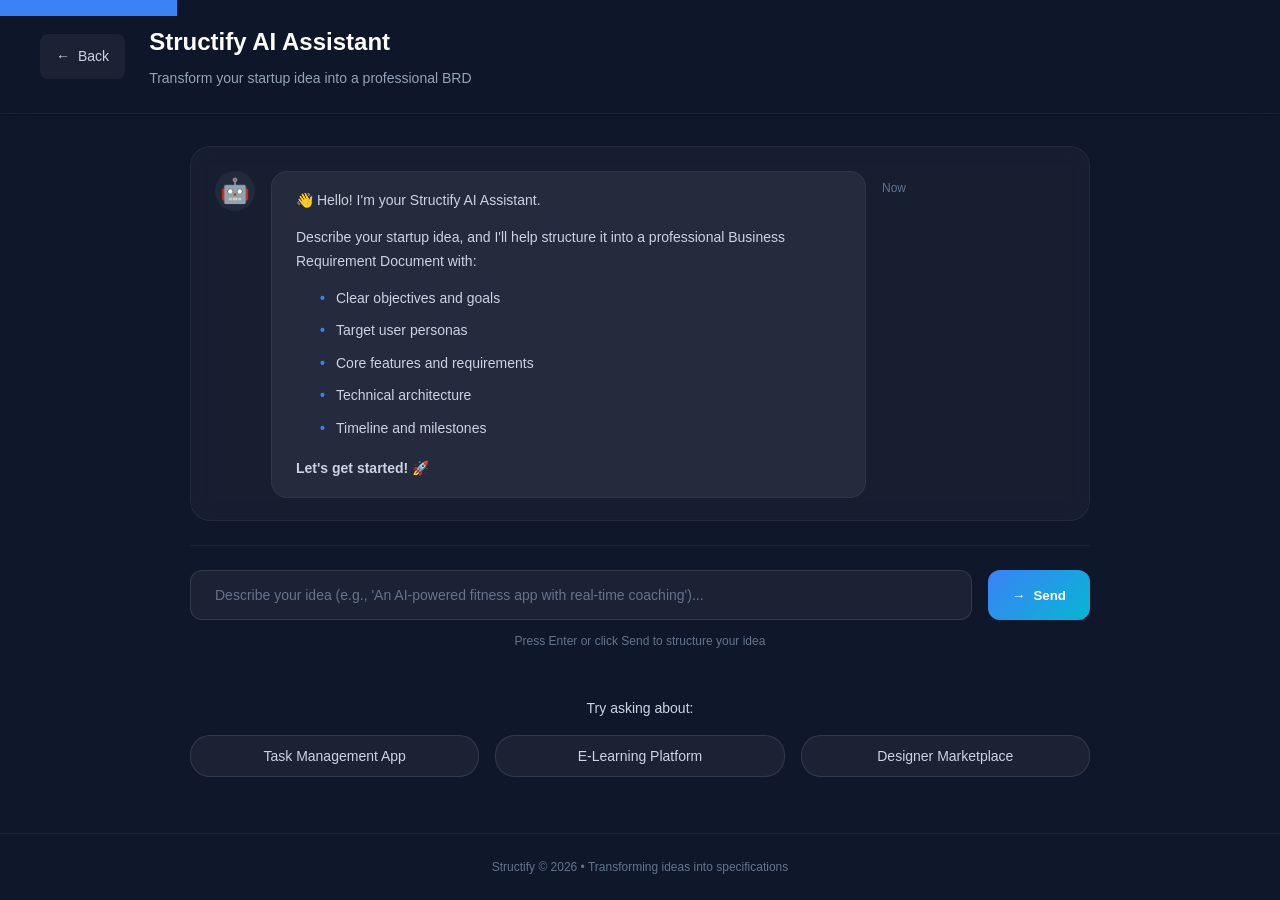
==== Frontend/chat.html @ cd346592 "BRD-Your Personal AI business Analyzer" ====
<!DOCTYPE html>
<html lang="en">
<head>
  <meta charset="UTF-8">
  <meta name="description" content="Structify AI Assistant - Transform your startup ideas into professional business requirements">
  <meta name="viewport" content="width=device-width, initial-scale=1.0">
  <title>Structify AI Assistant | Transform Your Idea</title>
  <link rel="shortcut icon" href="favicon.ico" type="image/x-icon">
  <link rel="stylesheet" href="style.css">
</head>
<body class="chat-body">
  <!-- Skip to main content link for accessibility -->
  <a href="#main" class="skip-link">Skip to main content</a>

  <!-- CHAT HEADER -->
  <header class="chat-header" role="banner">
    <div class="chat-header-content">
      <a href="index.html" class="chat-back-button" aria-label="Back to Home">
        <span aria-hidden="true">←</span>
        <span>Back</span>
      </a>
      <div class="chat-title">
        <h1>Structify AI Assistant</h1>
        <p class="chat-subtitle">Transform your startup idea into a professional BRD</p>
      </div>
    </div>
  </header>

  <!-- MAIN CHAT SECTION -->
  <main id="main" class="chat-main">
    <section class="chat-section" aria-label="AI Chat Interface">
      <!-- Chat container with improved structure -->
      <div class="chat-wrapper">
        <div class="chat-container" role="region" aria-label="Chat messages" aria-live="polite">
          <div class="chat-messages" id="chatMessages">
            <!-- Initial AI greeting -->
            <div class="message-group ai-message" role="article">
              <div class="message-avatar" aria-hidden="true">🤖</div>
              <div class="message-bubble ai">
                <p>👋 Hello! I'm your Structify AI Assistant.</p>
                <p>Describe your startup idea, and I'll help structure it into a professional Business Requirement Document with:</p>
                <ul class="message-features">
                  <li>Clear objectives and goals</li>
                  <li>Target user personas</li>
                  <li>Core features and requirements</li>
                  <li>Technical architecture</li>
                  <li>Timeline and milestones</li>
                </ul>
                <p class="message-cta">Let's get started! 🚀</p>
              </div>
              <span class="message-time" aria-label="Message sent just now">Now</span>
            </div>
          </div>
        </div>

        <!-- Input area -->
        <div class="chat-input-wrapper" role="region" aria-label="Message input">
          <div class="chat-input">
            <input
              type="text"
              id="userInput"
              class="chat-input-field"
              placeholder="Describe your idea (e.g., 'An AI-powered fitness app with real-time coaching')..."
              aria-label="Type your startup idea"
              autocomplete="off"
            />
            <button
              onclick="sendMessage()"
              class="chat-send-btn"
              aria-label="Send message"
              type="submit"
            >
              <span aria-hidden="true">→</span>
              <span>Send</span>
            </button>
          </div>
          <p class="chat-hint">Press Enter or click Send to structure your idea</p>
        </div>

        <!-- Placeholder suggestions -->
        <div class="chat-suggestions" id="suggestionsContainer" aria-label="Suggested prompts">
          <p class="suggestions-title">Try asking about:</p>
          <div class="suggestions-grid">
            <button class="suggestion-pill" onclick="fillSuggestion('A mobile app for managing team tasks and deadlines')">Task Management App</button>
            <button class="suggestion-pill" onclick="fillSuggestion('An e-learning platform with AI tutoring support')">E-Learning Platform</button>
            <button class="suggestion-pill" onclick="fillSuggestion('A social marketplace for freelance designers')">Designer Marketplace</button>
          </div>
        </div>
      </div>
    </section>
  </main>

  <!-- Footer hint -->
  <footer class="chat-footer" role="contentinfo">
    <p>Structify © 2026 • Transforming ideas into specifications</p>
  </footer>

  <script src="script.js" async></script>
</body>
</html>
---- Frontend/style.css ----
/* ===== CSS VARIABLES ===== */
:root {
  /* Color Palette - Premium SaaS */
  --primary: #3b82f6;
  --primary-dark: #1e40af;
  --primary-light: #60a5fa;
  --secondary: #06b6d4;
  --secondary-dark: #0891b2;
  --accent: #8b5cf6;
  --accent-light: #a78bfa;

  /* Backgrounds */
  --bg-dark: #0f172a;
  --bg-darker: #0b1120;
  --bg-card: rgba(15, 23, 42, 0.6);
  --bg-hover: rgba(255, 255, 255, 0.05);
  --bg-hover-strength: rgba(255, 255, 255, 0.08);

  /* Text Colors */
  --text-primary: #ffffff;
  --text-secondary: #cbd5e1;
  --text-tertiary: #94a3b8;
  --text-muted: #64748b;

  /* Borders & Shadows */
  --border-light: rgba(255, 255, 255, 0.1);
  --border-subtle: rgba(255, 255, 255, 0.05);
  --shadow-sm: 0 1px 2px rgba(0, 0, 0, 0.3);
  --shadow-md: 0 4px 12px rgba(0, 0, 0, 0.15);
  --shadow-lg: 0 20px 50px rgba(0, 0, 0, 0.3);
  --glow: 0 0 30px rgba(59, 130, 246, 0.3);

  /* Spacing */
  --spacing-xs: 0.5rem;
  --spacing-sm: 0.75rem;
  --spacing-md: 1rem;
  --spacing-lg: 1.5rem;
  --spacing-xl: 2rem;
  --spacing-2xl: 3rem;
  --spacing-3xl: 4rem;

  /* Typography */
  --font-family: -apple-system, BlinkMacSystemFont, 'Segoe UI', 'Roboto', 'Oxygen', 'Ubuntu', 'Cantarell', 'Fira Sans', 'Droid Sans', 'Helvetica Neue', sans-serif;
  --font-mono: 'Monaco', 'Courier New', monospace;
  --font-size-xs: 0.75rem;
  --font-size-sm: 0.875rem;
  --font-size-base: 1rem;
  --font-size-lg: 1.125rem;
  --font-size-xl: 1.25rem;
  --font-size-2xl: 1.5rem;
  --font-size-3xl: 2rem;
  --font-size-4xl: 2.5rem;
  --font-size-5xl: 3.5rem;

  --font-weight-normal: 400;
  --font-weight-medium: 500;
  --font-weight-semibold: 600;
  --font-weight-bold: 700;

  --line-height-tight: 1.25;
  --line-height-normal: 1.5;
  --line-height-relaxed: 1.75;

  /* Transition & Animation */
  --transition-fast: 150ms cubic-bezier(0.4, 0, 0.2, 1);
  --transition-base: 300ms cubic-bezier(0.4, 0, 0.2, 1);
  --transition-slow: 500ms cubic-bezier(0.4, 0, 0.2, 1);
  --transition-slowest: 800ms cubic-bezier(0.4, 0, 0.2, 1);
}

/* ===== GLOBAL RESET & BASE STYLES ===== */
* {
  margin: 0;
  padding: 0;
  box-sizing: border-box;
}

*:focus-visible {
  outline: 2px solid var(--primary);
  outline-offset: 2px;
}

html {
  scroll-behavior: smooth;
  -webkit-font-smoothing: antialiased;
  -moz-osx-font-smoothing: grayscale;
}

body {
  font-family: var(--font-family);
  background: var(--bg-dark);
  color: var(--text-primary);
  line-height: var(--line-height-normal);
  overflow-x: hidden;
  font-size: var(--font-size-base);
}

img {
  max-width: 100%;
  height: auto;
  display: block;
}

a {
  text-decoration: none;
  color: inherit;
  transition: color var(--transition-fast);
}

/* Skip to main content link - accessibility */
.skip-link {
  position: absolute;
  top: -40px;
  left: 0;
  background: var(--primary);
  color: white;
  padding: var(--spacing-md);
  text-decoration: none;
  z-index: 100;
}

.skip-link:focus {
  top: 0;
}

/* ===== NAVIGATION BAR ===== */
.navbar {
  position: fixed;
  width: 100%;
  top: 0;
  left: 0;
  right: 0;
  padding: var(--spacing-lg) var(--spacing-xl);
  display: flex;
  justify-content: center;
  align-items: center;
  background: rgba(15, 23, 42, 0.7);
  backdrop-filter: blur(16px);
  border-bottom: 1px solid var(--border-subtle);
  z-index: 1000;
  transition: background var(--transition-base);
}

.navbar.scrolled {
  background: rgba(15, 23, 42, 0.95);
  box-shadow: var(--shadow-md);
}

.navbar-wrapper {
  display: flex;
  justify-content: space-between;
  align-items: center;
  width: 100%;
  max-width: 1400px;
  padding: 0 var(--spacing-xl);
}

.logo {
  display: flex;
  align-items: center;
  gap: var(--spacing-md);
  font-size: var(--font-size-xl);
  font-weight: var(--font-weight-bold);
  letter-spacing: -0.5px;
  cursor: pointer;
  transition: transform var(--transition-fast);
}

.logo:hover {
  transform: translateY(-2px);
}

.logo-img {
  height: 32px;
  width: auto;
  object-fit: contain;
  border-radius: 8px;
}

.logo-text {
  background: linear-gradient(135deg, var(--primary), var(--secondary));
  -webkit-background-clip: text;
  -webkit-text-fill-color: transparent;
  background-clip: text;
  font-weight: var(--font-weight-bold);
}

.nav-menu {
  display: flex;
  align-items: center;
  gap: var(--spacing-2xl);
}

.nav-link {
  color: var(--text-secondary);
  font-size: var(--font-size-sm);
  font-weight: var(--font-weight-medium);
  position: relative;
  padding: var(--spacing-xs) 0;
  transition: color var(--transition-fast);
}

.nav-link::after {
  content: '';
  position: absolute;
  bottom: -4px;
  left: 0;
  width: 0;
  height: 2px;
  background: linear-gradient(90deg, var(--primary), var(--secondary));
  transition: width var(--transition-base);
}

.nav-link:hover {
  color: var(--text-primary);
}

.nav-link:hover::after {
  width: 100%;
}

.nav-btn {
  padding: var(--spacing-sm) var(--spacing-lg);
  border-radius: 20px;
  border: none;
  background: linear-gradient(135deg, var(--primary), var(--secondary));
  color: white;
  font-weight: var(--font-weight-semibold);
  font-size: var(--font-size-sm);
  cursor: pointer;
  transition: all var(--transition-base);
  position: relative;
  overflow: hidden;
  box-shadow: 0 4px 15px rgba(59, 130, 246, 0.3);
}

.nav-btn:hover {
  transform: translateY(-2px);
  box-shadow: 0 6px 25px rgba(59, 130, 246, 0.4);
}

.nav-btn:active {
  transform: translateY(0);
}

/* ===== HERO SECTION ===== */
.hero {
  position: relative;
  min-height: 100vh;
  display: flex;
  align-items: center;
  justify-content: center;
  padding: var(--spacing-3xl) var(--spacing-xl);
  margin-top: 60px;
  overflow: hidden;
}

.hero-gradient,
.hero-bg {
  position: absolute;
  border-radius: 50%;
  filter: blur(100px);
  animation: float var(--transition-slowest) infinite alternate;
}

.hero-gradient-1 {
  width: 400px;
  height: 400px;
  background: radial-gradient(circle, rgba(59, 130, 246, 0.4), transparent);
  top: -100px;
  right: 10%;
  animation-delay: 0s;
}

.hero-gradient-2 {
  width: 300px;
  height: 300px;
  background: radial-gradient(circle, rgba(139, 92, 246, 0.3), transparent);
  bottom: -50px;
  left: 5%;
  animation-delay: 2s;
}

.hero-bg {
  width: 500px;
  height: 500px;
  background: radial-gradient(circle, rgba(6, 182, 212, 0.2), transparent);
  top: 50%;
  left: 50%;
  transform: translate(-50%, -50%);
  animation-delay: 4s;
}

.hero-content {
  position: relative;
  z-index: 2;
  max-width: 800px;
  text-align: center;
  animation: fadeInUp 1s ease-out forwards;
}

.hero-title {
  font-size: var(--font-size-5xl);
  font-weight: var(--font-weight-bold);
  line-height: var(--line-height-tight);
  margin-bottom: var(--spacing-xl);
  letter-spacing: -1px;
}

.gradient-text {
  background: linear-gradient(135deg, var(--primary), var(--secondary));
  -webkit-background-clip: text;
  -webkit-text-fill-color: transparent;
  background-clip: text;
  animation: gradientShift 3s ease-in-out infinite;
}

.gradient-text-alt {
  background: linear-gradient(135deg, var(--secondary), var(--accent));
  -webkit-background-clip: text;
  -webkit-text-fill-color: transparent;
  background-clip: text;
  animation: gradientShift 3s ease-in-out infinite 0.5s;
}

.hero-subtitle {
  font-size: var(--font-size-lg);
  color: var(--text-tertiary);
  margin-bottom: var(--spacing-2xl);
  line-height: var(--line-height-relaxed);
  max-width: 600px;
  margin-left: auto;
  margin-right: auto;
}

.hero-buttons {
  display: flex;
  gap: var(--spacing-lg);
  justify-content: center;
  flex-wrap: wrap;
  margin-bottom: var(--spacing-3xl);
}

.hero-features {
  display: flex;
  gap: var(--spacing-lg);
  justify-content: center;
  flex-wrap: wrap;
  margin-top: var(--spacing-2xl);
}

.feature-badge {
  padding: var(--spacing-sm) var(--spacing-lg);
  background: var(--bg-hover-strength);
  border: 1px solid var(--border-light);
  border-radius: 20px;
  font-size: var(--font-size-sm);
  color: var(--text-secondary);
  animation: slideUp 0.8s ease-out forwards;
  animation-fill-mode: both;
}

.feature-badge:nth-child(2) {
  animation-delay: 0.1s;
}

.feature-badge:nth-child(3) {
  animation-delay: 0.2s;
}

/* ===== FEATURES SECTION ===== */
.features {
  position: relative;
  padding: var(--spacing-3xl) var(--spacing-xl);
  background: linear-gradient(180deg, transparent, rgba(59, 130, 246, 0.05));
}

.section-container {
  max-width: 1200px;
  margin: 0 auto;
}

.section-header {
  text-align: center;
  margin-bottom: var(--spacing-3xl);
}

.section-title {
  font-size: var(--font-size-4xl);
  font-weight: var(--font-weight-bold);
  margin-bottom: var(--spacing-md);
  line-height: var(--line-height-tight);
}

.section-subtitle {
  font-size: var(--font-size-lg);
  color: var(--text-tertiary);
  max-width: 600px;
  margin: 0 auto;
}

.feature-grid {
  display: grid;
  grid-template-columns: repeat(auto-fit, minmax(320px, 1fr));
  gap: var(--spacing-2xl);
  margin: 0 auto;
}

.feature-card {
  position: relative;
  padding: var(--spacing-2xl);
  background: rgba(255, 255, 255, 0.04);
  border: 1px solid var(--border-subtle);
  border-radius: 20px;
  backdrop-filter: blur(10px);
  transition: all var(--transition-base);
  cursor: pointer;
  overflow: hidden;
  animation: fadeInUp 0.8s ease-out forwards;
  animation-fill-mode: both;
}

.feature-card:nth-child(2) {
  animation-delay: 0.1s;
}

.feature-card:nth-child(3) {
  animation-delay: 0.2s;
}

.feature-card::before {
  content: '';
  position: absolute;
  top: 0;
  left: 0;
  right: 0;
  bottom: 0;
  background: linear-gradient(135deg, rgba(59, 130, 246, 0.1), transparent);
  opacity: 0;
  transition: opacity var(--transition-base);
}

.feature-card:hover::before {
  opacity: 1;
}

.feature-card:hover {
  transform: translateY(-8px);
  background: rgba(255, 255, 255, 0.06);
  border-color: var(--border-light);
  box-shadow: 0 20px 40px rgba(59, 130, 246, 0.15);
}

.feature-icon {
  font-size: var(--font-size-4xl);
  margin-bottom: var(--spacing-lg);
  display: inline-block;
}

.feature-card h3 {
  font-size: var(--font-size-xl);
  font-weight: var(--font-weight-bold);
  margin-bottom: var(--spacing-md);
  color: var(--text-primary);
}

.feature-card p {
  color: var(--text-tertiary);
  line-height: var(--line-height-relaxed);
  margin-bottom: var(--spacing-lg);
}

.feature-link {
  color: var(--primary);
  font-weight: var(--font-weight-semibold);
  display: inline-flex;
  align-items: center;
  gap: var(--spacing-xs);
  transition: gap var(--transition-fast);
}

.feature-link:hover {
  gap: var(--spacing-md);
}

/* ===== WORKFLOW SECTION ===== */
.workflow {
  position: relative;
  padding: var(--spacing-3xl) var(--spacing-xl);
}

.steps-container {
  position: relative;
  max-width: 1000px;
  margin: 0 auto;
}

.workflow-line {
  position: absolute;
  top: 70px;
  left: 0;
  right: 0;
  height: 2px;
  background: linear-gradient(90deg, var(--primary), var(--secondary), var(--accent));
  opacity: 0.3;
  z-index: 0;
}

.steps-container {
  display: grid;
  grid-template-columns: repeat(auto-fit, minmax(280px, 1fr));
  gap: var(--spacing-2xl);
  position: relative;
}

.step {
  position: relative;
  padding: var(--spacing-2xl);
  text-align: center;
  animation: fadeInUp 0.8s ease-out forwards;
  animation-fill-mode: both;
  cursor: pointer;
  transition: all var(--transition-base);
}

.step:nth-child(2) {
  animation-delay: 0.1s;
}

.step:nth-child(3) {
  animation-delay: 0.2s;
}

.step:hover {
  transform: translateY(-4px);
}

.step-number {
  font-size: var(--font-size-5xl);
  font-weight: var(--font-weight-bold);
  background: linear-gradient(135deg, var(--primary), var(--secondary));
  -webkit-background-clip: text;
  -webkit-text-fill-color: transparent;
  background-clip: text;
  margin-bottom: var(--spacing-lg);
  display: block;
}

.step-content h3 {
  font-size: var(--font-size-xl);
  font-weight: var(--font-weight-bold);
  margin-bottom: var(--spacing-md);
}

.step-content p {
  color: var(--text-tertiary);
  line-height: var(--line-height-relaxed);
}

/* ===== CTA SECTION ===== */
.cta {
  position: relative;
  padding: var(--spacing-3xl) var(--spacing-xl);
  text-align: center;
  overflow: hidden;
}

.cta::before {
  content: '';
  position: absolute;
  inset: 0;
  background: linear-gradient(135deg, rgba(59, 130, 246, 0.1), rgba(139, 92, 246, 0.1));
  z-index: 0;
}

.cta-gradient-left {
  position: absolute;
  width: 400px;
  height: 400px;
  background: radial-gradient(circle, rgba(59, 130, 246, 0.2), transparent);
  bottom: -100px;
  left: -150px;
  border-radius: 50%;
  filter: blur(80px);
  animation: float 8s infinite alternate;
}

.cta-gradient-right {
  position: absolute;
  width: 300px;
  height: 300px;
  background: radial-gradient(circle, rgba(139, 92, 246, 0.2), transparent);
  top: -50px;
  right: -100px;
  border-radius: 50%;
  filter: blur(80px);
  animation: float 8s infinite alternate 2s;
}

.cta-content {
  position: relative;
  z-index: 1;
  max-width: 700px;
  margin: 0 auto;
}

.cta h2 {
  font-size: var(--font-size-4xl);
  font-weight: var(--font-weight-bold);
  margin-bottom: var(--spacing-lg);
  line-height: var(--line-height-tight);
}

.cta p {
  font-size: var(--font-size-lg);
  color: var(--text-tertiary);
  margin-bottom: var(--spacing-2xl);
}

/* ===== FOOTER ===== */
.footer {
  border-top: 1px solid var(--border-subtle);
  background: linear-gradient(180deg, transparent, rgba(59, 130, 246, 0.05));
  padding: var(--spacing-3xl) var(--spacing-xl);
}

.footer-content {
  max-width: 1200px;
  margin: 0 auto;
  display: grid;
  grid-template-columns: repeat(auto-fit, minmax(250px, 1fr));
  gap: var(--spacing-2xl);
  text-align: center;
}

.footer-section h3 {
  font-size: var(--font-size-lg);
  font-weight: var(--font-weight-bold);
  margin-bottom: var(--spacing-md);
}

.footer-section p {
  color: var(--text-tertiary);
  line-height: var(--line-height-relaxed);
}

.footer-links {
  display: flex;
  gap: var(--spacing-lg);
  justify-content: center;
  flex-wrap: wrap;
}

.footer-links a {
  color: var(--text-tertiary);
  transition: color var(--transition-fast);
}

.footer-links a:hover {
  color: var(--primary);
}

.footer-bottom {
  margin-top: var(--spacing-2xl);
  padding-top: var(--spacing-2xl);
  border-top: 1px solid var(--border-subtle);
  color: var(--text-muted);
  font-size: var(--font-size-sm);
}

/* ===== ANIMATIONS ===== */
@keyframes fadeInUp {
  from {
    opacity: 0;
    transform: translateY(30px);
  }
  to {
    opacity: 1;
    transform: translateY(0);
  }
}

@keyframes slideUp {
  from {
    opacity: 0;
    transform: translateY(20px);
  }
  to {
    opacity: 1;
    transform: translateY(0);
  }
}

@keyframes float {
  from {
    transform: translateY(-20px);
  }
  to {
    transform: translateY(20px);
  }
}

@keyframes gradientShift {
  0%, 100% {
    opacity: 1;
  }
  50% {
    opacity: 0.85;
  }
}

@keyframes pulse {
  0%, 100% {
    opacity: 1;
  }
  50% {
    opacity: 0.7;
  }
}

/* ===== RESPONSIVE DESIGN ===== */
@media (max-width: 1024px) {
  .navbar-wrapper {
    padding: 0 var(--spacing-lg);
  }

  .nav-menu {
    gap: var(--spacing-lg);
  }

  .hero-title {
    font-size: var(--font-size-4xl);
  }

  .section-title {
    font-size: var(--font-size-3xl);
  }

  .auth-features {
    display: none;
  }
}

@media (max-width: 768px) {
  .navbar {
    padding: var(--spacing-md) var(--spacing-lg);
  }

  .navbar-wrapper {
    padding: 0;
  }

  .nav-menu {
    gap: var(--spacing-lg);
  }

  .nav-link {
    font-size: var(--font-size-xs);
  }

  .hero {
    margin-top: 80px;
    padding: var(--spacing-xl) var(--spacing-md);
  }

  .hero-title {
    font-size: var(--font-size-3xl);
    margin-bottom: var(--spacing-lg);
  }

  .hero-subtitle {
    font-size: var(--font-size-base);
    margin-bottom: var(--spacing-lg);
  }

  .hero-buttons {
    flex-direction: column;
    gap: var(--spacing-md);
  }

  .btn {
    width: 100%;
  }

  .feature-grid {
    grid-template-columns: 1fr;
    gap: var(--spacing-lg);
  }

  .steps-container {
    grid-template-columns: 1fr;
    gap: var(--spacing-lg);
  }

  .workflow-line {
    display: none;
  }

  .feature-badge {
    font-size: var(--font-size-xs);
  }

  .hero-features {
    flex-direction: column;
    gap: var(--spacing-md);
  }

  .section-title {
    font-size: var(--font-size-2xl);
  }

  .section-subtitle {
    font-size: var(--font-size-base);
  }

  .cta h2 {
    font-size: var(--font-size-2xl);
  }

  .cta p {
    font-size: var(--font-size-base);
  }

  .message-bubble {
    max-width: 90%;
  }

  .suggestions-grid {
    grid-template-columns: 1fr;
  }

  .social-buttons {
    flex-direction: column;
  }

  .footer-content {
    grid-template-columns: 1fr;
  }

  .chat-header-content {
    flex-direction: column;
    align-items: flex-start;
  }
}

@media (max-width: 480px) {
  :root {
    --spacing-xl: 1.5rem;
    --spacing-2xl: 2rem;
    --spacing-3xl: 2.5rem;
  }

  .navbar {
    padding: var(--spacing-md);
  }

  .logo-text {
    display: none;
  }

  .hero-title {
    font-size: var(--font-size-2xl);
  }

  .hero-subtitle {
    font-size: var(--font-size-sm);
  }

  .button {
    font-size: var(--font-size-xs);
  }

  .auth-container {
    margin: var(--spacing-lg);
    max-width: none;
  }

  .feature-card {
    padding: var(--spacing-lg);
  }

  .chat-wrapper {
    padding: 0;
  }

  .chat-container {
    border-radius: 16px;
  }
}

/* ===== UTILITY CLASSES ===== */
.hidden {
  display: none;
}

.sr-only {
  position: absolute;
  width: 1px;
  height: 1px;
  padding: 0;
  margin: -1px;
  overflow: hidden;
  clip: rect(0, 0, 0, 0);
  white-space: nowrap;
  border-width: 0;
}

.container {
  max-width: 1200px;
  margin: 0 auto;
  padding: 0 var(--spacing-xl);
}
/* ===== BUTTONS ===== */
.btn {
  display: inline-flex;
  align-items: center;
  justify-content: center;
  gap: var(--spacing-xs);
  padding: var(--spacing-sm) var(--spacing-lg);
  border: none;
  border-radius: 12px;
  font-size: var(--font-size-sm);
  font-weight: var(--font-weight-semibold);
  cursor: pointer;
  transition: all var(--transition-base);
  position: relative;
  overflow: hidden;
}

.btn:disabled {
  opacity: 0.6;
  cursor: not-allowed;
}

.btn-primary {
  background: linear-gradient(135deg, var(--primary), var(--secondary));
  color: white;
  box-shadow: 0 4px 15px rgba(59, 130, 246, 0.3);
}

.btn-primary:hover:not(:disabled) {
  transform: translateY(-2px);
  box-shadow: 0 8px 30px rgba(59, 130, 246, 0.4);
}

.btn-primary:active:not(:disabled) {
  transform: translateY(0);
}

.btn-secondary {
  background: transparent;
  color: var(--text-secondary);
  border: 1px solid var(--border-light);
}

.btn-secondary:hover:not(:disabled) {
  background: var(--bg-hover-strength);
  color: var(--text-primary);
  border-color: var(--primary);
}

.btn-large {
  padding: var(--spacing-md) var(--spacing-2xl);
  font-size: var(--font-size-base);
}

.btn-full {
  width: 100%;
}

.btn-icon {
  font-size: 1.2em;
  line-height: 1;
}

.btn-social {
  background: var(--bg-hover-strength);
  color: var(--text-secondary);
  border: 1px solid var(--border-light);
  flex: 1;
}

.btn-social:hover {
  background: var(--bg-hover);
  color: var(--text-primary);
}

/* Button ripple effect */
.btn::before {
  content: '';
  position: absolute;
  top: 50%;
  left: 50%;
  width: 0;
  height: 0;
  background: rgba(255, 255, 255, 0.2);
  border-radius: 50%;
  transform: translate(-50%, -50%);
  transition: width 0.6s, height 0.6s;
}

.btn:active::before {
  width: 300px;
  height: 300px;
}
/* ===== CHAT INTERFACE ===== */
.chat-body {
  background: var(--bg-dark);
  display: flex;
  flex-direction: column;
  height: 100vh;
  overflow: hidden;
}

.chat-header {
  background: rgba(15, 23, 42, 0.7);
  backdrop-filter: blur(16px);
  border-bottom: 1px solid var(--border-subtle);
  padding: var(--spacing-lg) var(--spacing-xl);
  box-shadow: var(--shadow-sm);
}

.chat-header-content {
  max-width: 1200px;
  margin: 0 auto;
  display: flex;
  align-items: center;
  gap: var(--spacing-lg);
}

.chat-back-button {
  display: inline-flex;
  align-items: center;
  gap: var(--spacing-xs);
  padding: var(--spacing-sm) var(--spacing-md);
  color: var(--text-secondary);
  background: var(--bg-hover);
  border-radius: 8px;
  transition: all var(--transition-fast);
  font-size: var(--font-size-sm);
  font-weight: var(--font-weight-medium);
}

.chat-back-button:hover {
  background: var(--bg-hover-strength);
  color: var(--text-primary);
}

.chat-title h1 {
  font-size: var(--font-size-2xl);
  font-weight: var(--font-weight-bold);
  margin-bottom: var(--spacing-xs);
}

.chat-subtitle {
  color: var(--text-tertiary);
  font-size: var(--font-size-sm);
}

.chat-main {
  flex: 1;
  display: flex;
  flex-direction: column;
  padding: var(--spacing-xl);
  overflow: hidden;
}

.chat-section {
  flex: 1;
  display: flex;
  justify-content: center;
  overflow: hidden;
}

.chat-wrapper {
  width: 100%;
  max-width: 900px;
  display: flex;
  flex-direction: column;
  height: 100%;
  overflow: hidden;
}

.chat-container {
  flex: 1;
  background: rgba(255, 255, 255, 0.03);
  border: 1px solid var(--border-subtle);
  border-radius: 20px;
  backdrop-filter: blur(10px);
  padding: var(--spacing-lg);
  overflow-y: auto;
  display: flex;
  flex-direction: column;
  gap: var(--spacing-lg);
  scroll-behavior: smooth;
}

.chat-messages {
  display: flex;
  flex-direction: column;
  gap: var(--spacing-lg);
}

.message-group {
  display: flex;
  gap: var(--spacing-md);
  align-items: flex-start;
  animation: fadeInUp 0.5s ease-out forwards;
}

.message-group.ai-message {
  justify-content: flex-start;
}

.message-group.user-message {
  justify-content: flex-end;
  flex-direction: row-reverse;
}

.message-avatar {
  font-size: var(--font-size-2xl);
  width: 40px;
  height: 40px;
  display: flex;
  align-items: center;
  justify-content: center;
  background: var(--bg-hover);
  border-radius: 50%;
  flex-shrink: 0;
}

.message-bubble {
  max-width: 70%;
  padding: var(--spacing-md) var(--spacing-lg);
  border-radius: 16px;
  font-size: var(--font-size-sm);
  line-height: var(--line-height-relaxed);
  animation: slideUp 0.4s ease-out forwards;
}

.message-bubble.ai {
  background: rgba(255, 255, 255, 0.06);
  color: var(--text-secondary);
  border: 1px solid var(--border-subtle);
}

.message-bubble.user {
  background: linear-gradient(135deg, var(--primary), var(--secondary));
  color: white;
  border: none;
  box-shadow: 0 4px 12px rgba(59, 130, 246, 0.3);
}

.message-bubble p {
  margin-bottom: var(--spacing-sm);
}

.message-bubble p:last-child {
  margin-bottom: 0;
}

.message-features {
  list-style: none;
  margin: var(--spacing-sm) 0;
  padding-left: var(--spacing-lg);
}

.message-features li {
  margin-bottom: var(--spacing-xs);
  position: relative;
  padding-left: var(--spacing-md);
}

.message-features li::before {
  content: '•';
  position: absolute;
  left: 0;
  color: var(--primary);
  font-weight: bold;
}

.message-cta {
  margin-top: var(--spacing-md) !important;
  font-weight: var(--font-weight-semibold);
}

.message-time {
  font-size: var(--font-size-xs);
  color: var(--text-muted);
  margin-top: var(--spacing-xs);
  display: block;
}

.chat-suggestions {
  padding: var(--spacing-lg) 0;
  text-align: center;
  animation: fadeInUp 0.8s ease-out forwards;
}

.suggestions-title {
  color: var(--text-secondary);
  font-size: var(--font-size-sm);
  font-weight: var(--font-weight-medium);
  margin-bottom: var(--spacing-md);
}

.suggestions-grid {
  display: grid;
  grid-template-columns: repeat(auto-fit, minmax(200px, 1fr));
  gap: var(--spacing-md);
}

.suggestion-pill {
  padding: var(--spacing-sm) var(--spacing-lg);
  background: rgba(255, 255, 255, 0.05);
  border: 1px solid var(--border-light);
  border-radius: 20px;
  color: var(--text-secondary);
  font-size: var(--font-size-sm);
  cursor: pointer;
  transition: all var(--transition-base);
  font-weight: var(--font-weight-medium);
}

.suggestion-pill:hover {
  background: var(--bg-hover-strength);
  color: var(--text-primary);
  border-color: var(--primary);
  transform: translateY(-2px);
}

.chat-input-wrapper {
  padding: var(--spacing-lg) 0;
  border-top: 1px solid var(--border-subtle);
  margin-top: var(--spacing-lg);
}

.chat-input {
  display: flex;
  gap: var(--spacing-md);
  margin-bottom: var(--spacing-sm);
}

.chat-input-field {
  flex: 1;
  padding: var(--spacing-md) var(--spacing-lg);
  background: rgba(255, 255, 255, 0.05);
  border: 1px solid var(--border-light);
  border-radius: 12px;
  color: var(--text-primary);
  font-size: var(--font-size-sm);
  transition: all var(--transition-fast);
  font-family: var(--font-family);
}

.chat-input-field:focus {
  background: rgba(255, 255, 255, 0.08);
  border-color: var(--primary);
  box-shadow: 0 0 0 3px rgba(59, 130, 246, 0.1);
}

.chat-input-field::placeholder {
  color: var(--text-muted);
}

.chat-send-btn {
  padding: var(--spacing-md) var(--spacing-lg);
  background: linear-gradient(135deg, var(--primary), var(--secondary));
  color: white;
  border: none;
  border-radius: 12px;
  font-weight: var(--font-weight-semibold);
  cursor: pointer;
  transition: all var(--transition-base);
  display: flex;
  align-items: center;
  gap: var(--spacing-xs);
}

.chat-send-btn:hover {
  transform: translateY(-2px);
  box-shadow: 0 6px 20px rgba(59, 130, 246, 0.3);
}

.chat-send-btn:active {
  transform: translateY(0);
}

.chat-hint {
  font-size: var(--font-size-xs);
  color: var(--text-muted);
  text-align: center;
}

.chat-footer {
  text-align: center;
  padding: var(--spacing-lg);
  color: var(--text-muted);
  font-size: var(--font-size-xs);
  border-top: 1px solid var(--border-subtle);
}
/* ===== AUTHENTICATION PAGE ===== */
.auth-body {
  display: flex;
  min-height: 100vh;
  background: var(--bg-dark);
  position: relative;
  overflow: hidden;
}

.auth-bg-gradient {
  position: absolute;
  border-radius: 50%;
  filter: blur(100px);
  animation: float 8s infinite alternate;
}

.auth-bg-1 {
  width: 500px;
  height: 500px;
  background: radial-gradient(circle, rgba(59, 130, 246, 0.2), transparent);
  top: -150px;
  right: -100px;
}

.auth-bg-2 {
  width: 400px;
  height: 400px;
  background: radial-gradient(circle, rgba(139, 92, 246, 0.15), transparent);
  bottom: -100px;
  left: -50px;
  animation-delay: 2s;
}

.auth-main {
  flex: 1;
  display: flex;
  flex-direction: column;
  align-items: center;
  justify-content: center;
  padding: var(--spacing-xl);
  position: relative;
  z-index: 1;
}

.auth-branding {
  position: absolute;
  top: var(--spacing-xl);
  left: var(--spacing-xl);
}

.auth-logo {
  display: flex;
  align-items: center;
  gap: var(--spacing-sm);
  font-size: var(--font-size-lg);
  font-weight: var(--font-weight-bold);
  color: var(--text-primary);
  transition: transform var(--transition-fast);
}

.auth-logo:hover {
  transform: translateY(-2px);
}

.logo-icon {
  width: 40px;
  height: 40px;
  display: flex;
  align-items: center;
  justify-content: center;
  background: linear-gradient(135deg, var(--primary), var(--secondary));
  border-radius: 10px;
  font-weight: var(--font-weight-bold);
  color: white;
}

.auth-container {
  width: 100%;
  max-width: 420px;
  padding: var(--spacing-2xl);
  background: rgba(255, 255, 255, 0.04);
  border: 1px solid var(--border-subtle);
  border-radius: 24px;
  backdrop-filter: blur(10px);
  animation: fadeInUp 0.8s ease-out;
}

.auth-header {
  text-align: center;
  margin-bottom: var(--spacing-2xl);
}

.auth-header h1 {
  font-size: var(--font-size-2xl);
  font-weight: var(--font-weight-bold);
  margin-bottom: var(--spacing-md);
}

.auth-header p {
  color: var(--text-tertiary);
  line-height: var(--line-height-relaxed);
}

.auth-tabs {
  display: flex;
  gap: 0;
  margin-bottom: var(--spacing-2xl);
  background: var(--bg-hover);
  padding: 4px;
  border-radius: 12px;
}

.auth-tab-btn {
  flex: 1;
  padding: var(--spacing-md);
  background: transparent;
  color: var(--text-secondary);
  border: none;
  border-radius: 10px;
  cursor: pointer;
  font-weight: var(--font-weight-semibold);
  transition: all var(--transition-fast);
}

.auth-tab-btn.active {
  background: linear-gradient(135deg, var(--primary), var(--secondary));
  color: white;
}

.auth-tab-btn:hover:not(.active) {
  color: var(--text-primary);
}

form {
  display: flex;
  flex-direction: column;
  gap: var(--spacing-lg);
}

.form-group {
  display: flex;
  flex-direction: column;
  gap: var(--spacing-sm);
}

.form-group label {
  font-size: var(--font-size-sm);
  font-weight: var(--font-weight-semibold);
  color: var(--text-primary);
}

.form-group input {
  padding: var(--spacing-md);
  background: rgba(255, 255, 255, 0.05);
  border: 1px solid var(--border-light);
  border-radius: 12px;
  color: var(--text-primary);
  font-size: var(--font-size-sm);
  transition: all var(--transition-fast);
  font-family: var(--font-family);
}

.form-group input:focus {
  background: rgba(255, 255, 255, 0.08);
  border-color: var(--primary);
  box-shadow: 0 0 0 3px rgba(59, 130, 246, 0.1);
}

.form-group input::placeholder {
  color: var(--text-muted);
}

.form-group small {
  font-size: var(--font-size-xs);
  color: var(--text-tertiary);
}

/* Form field error styling */
.form-group input.input-error {
  border-color: #ef4444;
  background: rgba(239, 68, 68, 0.05);
}

.form-group input.input-error:focus {
  box-shadow: 0 0 0 3px rgba(239, 68, 68, 0.1);
}

/* Error message styling */
.field-error {
  font-size: var(--font-size-xs);
  color: #ef4444;
  margin-top: 6px;
  animation: slideInError 0.3s ease-out;
  display: flex;
  align-items: center;
  gap: 6px;
}

.field-error::before {
  content: '⚠️';
  font-size: 14px;
}

/* General form error (at top) */
.form-error.general-error {
  background: rgba(239, 68, 68, 0.1);
  border: 1px solid rgba(239, 68, 68, 0.3);
  border-radius: 12px;
  padding: 12px 16px;
  margin-bottom: 20px;
  display: flex;
  align-items: center;
  gap: 10px;
  animation: slideInError 0.3s ease-out;
  color: #ef4444;
  font-weight: var(--font-weight-medium);
  font-size: var(--font-size-sm);
}

.error-icon {
  font-size: 18px;
  flex-shrink: 0;
}

.error-text {
  flex: 1;
}

/* Loading state for button */
.btn.loading {
  opacity: 0.8;
  pointer-events: none;
}

.btn.loading span {
  margin-right: 6px;
}

/* Spinner animation */
.spinner {
  display: inline-block;
  width: 14px;
  height: 14px;
  border: 2px solid rgba(255, 255, 255, 0.3);
  border-top-color: white;
  border-radius: 50%;
  animation: spin 0.8s linear infinite;
}

@keyframes spin {
  to { transform: rotate(360deg); }
}

/* Success notification */
.success-notification {
  position: fixed;
  bottom: 20px;
  right: 20px;
  background: linear-gradient(135deg, #10b981, #059669);
  color: white;
  padding: 16px 20px;
  border-radius: 12px;
  display: flex;
  align-items: center;
  gap: 12px;
  font-weight: var(--font-weight-medium);
  z-index: 10000;
  opacity: 0;
  transform: translateY(100px) translateX(0);
  transition: all 0.3s cubic-bezier(0.4, 0, 0.2, 1);
  box-shadow: 0 10px 30px rgba(16, 185, 129, 0.3);
}

.success-notification.show {
  opacity: 1;
  transform: translateY(0) translateX(0);
}

.success-icon {
  font-size: 20px;
  font-weight: bold;
}

.success-text {
  font-size: var(--font-size-sm);
}

/* Form group focused state */
.form-group.focused label {
  color: var(--primary);
}

/* Animations */
@keyframes slideInError {
  from {
    opacity: 0;
    transform: translateY(-10px);
  }
  to {
    opacity: 1;
    transform: translateY(0);
  }
}

.forgot-password {
  align-self: flex-end;
  font-size: var(--font-size-xs);
  color: var(--primary);
  transition: color var(--transition-fast);
}

.forgot-password:hover {
  color: var(--primary-light);
}

.form-checkbox {
  display: flex;
  align-items: flex-start;
  gap: var(--spacing-sm);
  font-size: var(--font-size-sm);
  color: var(--text-secondary);
}

.form-checkbox input {
  margin-top: 4px;
  cursor: pointer;
}

.form-checkbox a {
  color: var(--primary);
  transition: color var(--transition-fast);
}

.form-checkbox a:hover {
  color: var(--primary-light);
}

.auth-divider {
  display: flex;
  align-items: center;
  gap: var(--spacing-md);
  color: var(--text-muted);
  font-size: var(--font-size-xs);
  margin: var(--spacing-lg) 0;
  text-transform: uppercase;
  letter-spacing: 0.5px;
}

.auth-divider::before,
.auth-divider::after {
  content: '';
  flex: 1;
  height: 1px;
  background: var(--border-subtle);
}

.social-buttons {
  display: flex;
  gap: var(--spacing-md);
}

.auth-footer {
  text-align: center;
  color: var(--text-tertiary);
  font-size: var(--font-size-sm);
}

.auth-footer a {
  color: var(--primary);
  transition: color var(--transition-fast);
}

.auth-footer a:hover {
  color: var(--primary-light);
}

.auth-features {
  flex: 1;
  display: none;
  flex-direction: column;
  justify-content: center;
  padding: var(--spacing-3xl);
  position: relative;
  z-index: 1;
}

.feature-item {
  margin-bottom: var(--spacing-2xl);
  animation: slideUp 0.8s ease-out forwards;
  animation-fill-mode: both;
}

.feature-item:nth-child(2) {
  animation-delay: 0.1s;
}

.feature-item:nth-child(3) {
  animation-delay: 0.2s;
}

.feature-item h3 {
  font-size: var(--font-size-lg);
  font-weight: var(--font-weight-bold);
  margin-bottom: var(--spacing-md);
}

.feature-item p {
  color: var(--text-tertiary);
  line-height: var(--line-height-relaxed);
}
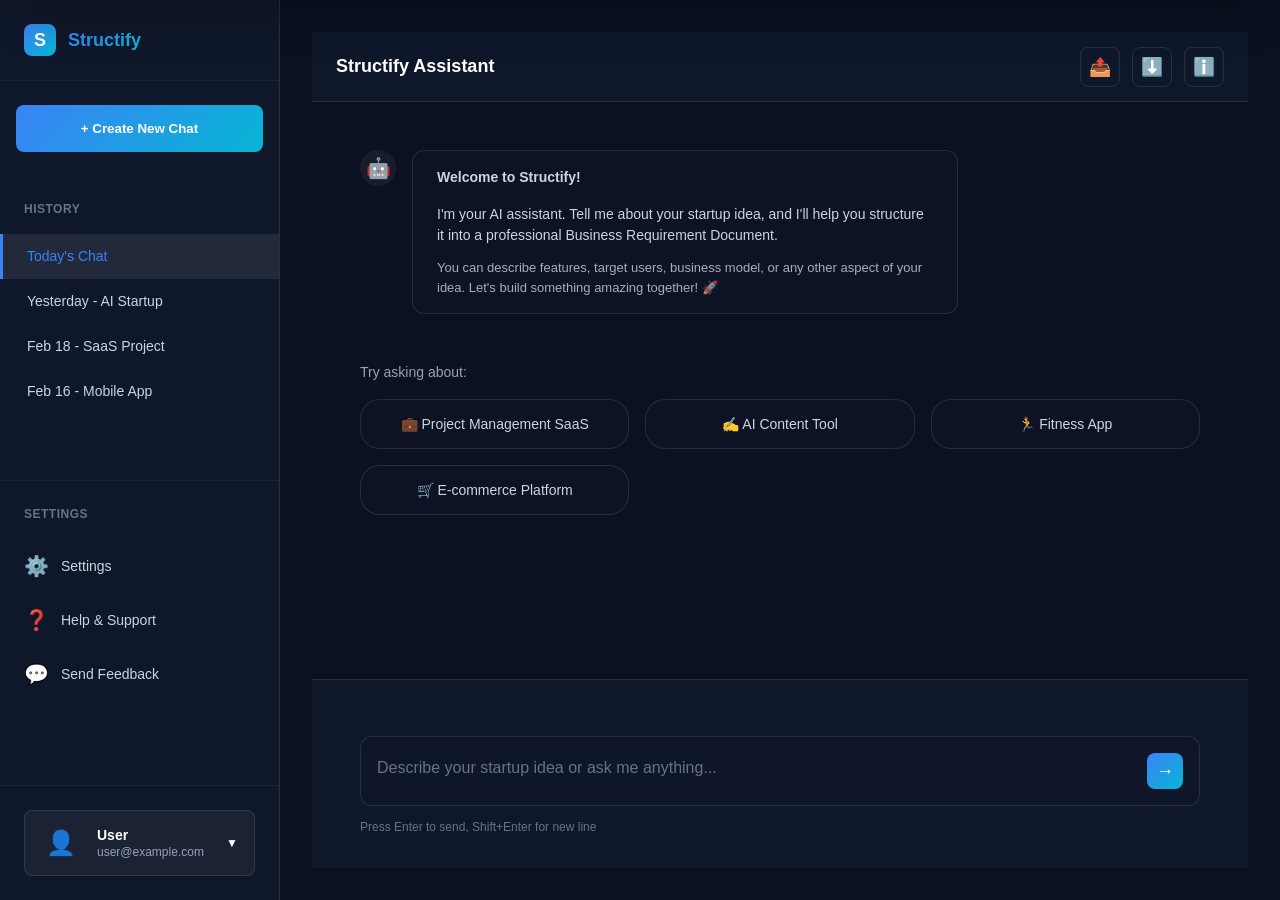
==== commit 5ceddf75: "Structify - Your Personal AI business analyst Co-authored-by: aryanchaudhary-ux <aryanchaudhary-ux@u" ====
--- a/Frontend/chat.html
+++ b/Frontend/chat.html
@@ -2,99 +2,241 @@
 <html lang="en">
 <head>
   <meta charset="UTF-8">
-  <meta name="description" content="Structify AI Assistant - Transform your startup ideas into professional business requirements">
+  <meta name="description" content="Structify Chat - Transform your startup ideas into professional Business Requirement Documents using AI">
   <meta name="viewport" content="width=device-width, initial-scale=1.0">
-  <title>Structify AI Assistant | Transform Your Idea</title>
+  <title>Chat | Structify - AI-Powered BRD Generation</title>
   <link rel="shortcut icon" href="favicon.ico" type="image/x-icon">
   <link rel="stylesheet" href="style.css">
 </head>
 <body class="chat-body">
-  <!-- Skip to main content link for accessibility -->
-  <a href="#main" class="skip-link">Skip to main content</a>
-
-  <!-- CHAT HEADER -->
-  <header class="chat-header" role="banner">
-    <div class="chat-header-content">
-      <a href="index.html" class="chat-back-button" aria-label="Back to Home">
-        <span aria-hidden="true">←</span>
-        <span>Back</span>
-      </a>
-      <div class="chat-title">
-        <h1>Structify AI Assistant</h1>
-        <p class="chat-subtitle">Transform your startup idea into a professional BRD</p>
-      </div>
-    </div>
-  </header>
-
-  <!-- MAIN CHAT SECTION -->
-  <main id="main" class="chat-main">
-    <section class="chat-section" aria-label="AI Chat Interface">
-      <!-- Chat container with improved structure -->
-      <div class="chat-wrapper">
-        <div class="chat-container" role="region" aria-label="Chat messages" aria-live="polite">
-          <div class="chat-messages" id="chatMessages">
-            <!-- Initial AI greeting -->
-            <div class="message-group ai-message" role="article">
-              <div class="message-avatar" aria-hidden="true">🤖</div>
-              <div class="message-bubble ai">
-                <p>👋 Hello! I'm your Structify AI Assistant.</p>
-                <p>Describe your startup idea, and I'll help structure it into a professional Business Requirement Document with:</p>
-                <ul class="message-features">
-                  <li>Clear objectives and goals</li>
-                  <li>Target user personas</li>
-                  <li>Core features and requirements</li>
-                  <li>Technical architecture</li>
-                  <li>Timeline and milestones</li>
-                </ul>
-                <p class="message-cta">Let's get started! 🚀</p>
-              </div>
-              <span class="message-time" aria-label="Message sent just now">Now</span>
+  <!-- Main chat container -->
+  <div class="chat-wrapper">
+    
+    <!-- ===== SIDEBAR SECTION ===== -->
+    <aside class="sidebar" role="complementary" aria-label="Navigation sidebar">
+      <div class="sidebar-header">
+        <button class="sidebar-toggle" id="sidebarToggle" aria-label="Toggle sidebar" aria-expanded="true">
+          <span class="toggle-icon" aria-hidden="true">☰</span>
+        </button>
+        <a href="chat.html" class="sidebar-logo" aria-label="Structify logo">
+          <span class="logo-icon">S</span>
+          <span class="logo-text">Structify</span>
+        </a>
+      </div>
+
+      <!-- New Chat Button -->
+      <button class="new-chat-btn" id="newChatBtn" aria-label="Start new chat">
+        <span class="icon" aria-hidden="true">+ Create New Chat</span>
+      </button>
+
+      <!-- History Section -->
+      <nav class="sidebar-section" aria-label="Chat history">
+        <h2 class="sidebar-section-title">History</h2>
+        <ul class="history-list" id="historyList">
+          <li><a href="#" class="history-item active" data-chat-id="current">Today's Chat</a></li>
+          <li><a href="#" class="history-item">Yesterday - AI Startup</a></li>
+          <li><a href="#" class="history-item">Feb 18 - SaaS Project</a></li>
+          <li><a href="#" class="history-item">Feb 16 - Mobile App</a></li>
+        </ul>
+      </nav>
+
+      <!-- Settings Section -->
+      <nav class="sidebar-section" aria-label="Menu options">
+        <h2 class="sidebar-section-title">Settings</h2>
+        <ul class="settings-list">
+          <li><a href="#" class="settings-item" id="settingsBtn" aria-label="Open settings">
+            <span class="icon" aria-hidden="true">⚙️</span>
+            <span>Settings</span>
+          </a></li>
+          <li><a href="#" class="settings-item" id="helpBtn" aria-label="Get help">
+            <span class="icon" aria-hidden="true">❓</span>
+            <span>Help & Support</span>
+          </a></li>
+          <li><a href="#" class="settings-item" id="feedbackBtn" aria-label="Send feedback">
+            <span class="icon" aria-hidden="true">💬</span>
+            <span>Send Feedback</span>
+          </a></li>
+        </ul>
+      </nav>
+
+      <!-- User Profile Section -->
+      <div class="sidebar-footer">
+        <button class="user-profile-btn" id="userProfileBtn" aria-label="Open user profile menu" aria-expanded="false">
+          <div class="user-avatar" aria-hidden="true">👤</div>
+          <div class="user-info" id="userNameDisplay">
+            <p class="user-name">User</p>
+            <p class="user-email">user@example.com</p>
+          </div>
+          <span class="dropdown-icon" aria-hidden="true">▼</span>
+        </button>
+        <div class="user-menu" id="userMenu" style="display: none;">
+          <a href="#" class="user-menu-item" id="profileBtn" aria-label="Edit profile">
+            <span aria-hidden="true">👤</span> Profile
+          </a>
+          <a href="#" class="user-menu-item" id="accountBtn" aria-label="Account settings">
+            <span aria-hidden="true">🔐</span> Account
+          </a>
+          <hr class="menu-divider">
+          <a href="#" class="user-menu-item logout" id="logoutBtn" aria-label="Logout">
+            <span aria-hidden="true">🚪</span> Logout
+          </a>
+        </div>
+      </div>
+    </aside>
+
+    <!-- ===== MAIN CHAT SECTION ===== -->
+    <div class="chat-main">
+      
+      <!-- ===== NAVBAR ===== -->
+      <header class="chat-navbar" role="banner">
+        <div class="navbar-left">
+          <button class="mobile-sidebar-toggle" id="mobileSidebarToggle" aria-label="Toggle sidebar menu">
+            <span aria-hidden="true">☰</span>
+          </button>
+          <h1 class="chat-title">Structify Assistant</h1>
+        </div>
+        
+        <div class="navbar-right">
+          <button class="icon-btn" id="shareBtn" aria-label="Share chat">
+            <span aria-hidden="true">📤</span>
+          </button>
+          <button class="icon-btn" id="downloadBtn" aria-label="Download BRD">
+            <span aria-hidden="true">⬇️</span>
+          </button>
+          <button class="icon-btn" id="infoBtn" aria-label="Chat information">
+            <span aria-hidden="true">ℹ️</span>
+          </button>
+        </div>
+      </header>
+
+      <!-- ===== CHAT PANEL ===== -->
+      <div class="chat-panel" role="main" aria-label="Chat conversation">
+        
+        <!-- Messages Container -->
+        <div class="chat-messages" id="chatMessages" role="log" aria-label="Chat messages">
+          
+          <!-- AI Welcome Message -->
+          <div class="message-group ai-message">
+            <div class="message-avatar" aria-hidden="true">🤖</div>
+            <div class="message-bubble ai">
+              <p><strong>Welcome to Structify!</strong></p>
+              <p>I'm your AI assistant. Tell me about your startup idea, and I'll help you structure it into a professional Business Requirement Document.</p>
+              <p style="margin-top: 12px; font-size: 13px; opacity: 0.8;">You can describe features, target users, business model, or any other aspect of your idea. Let's build something amazing together! 🚀</p>
             </div>
           </div>
-        </div>
-
-        <!-- Input area -->
-        <div class="chat-input-wrapper" role="region" aria-label="Message input">
-          <div class="chat-input">
-            <input
-              type="text"
+
+          <!-- Suggestions Container -->
+          <div class="suggestions-container" id="suggestionsContainer">
+            <p class="suggestions-label">Try asking about:</p>
+            <div class="suggestions-grid">
+              <button class="suggestion-pill" onclick="fillSuggestion('I need help building a project management SaaS tool')">
+                💼 Project Management SaaS
+              </button>
+              <button class="suggestion-pill" onclick="fillSuggestion('I want to create an AI-powered content writing tool')">
+                ✍️ AI Content Tool
+              </button>
+              <button class="suggestion-pill" onclick="fillSuggestion('Help me structure a mobile fitness app idea')">
+                🏃 Fitness App
+              </button>
+              <button class="suggestion-pill" onclick="fillSuggestion('I need requirements for an e-commerce marketplace')">
+                🛒 E-commerce Platform
+              </button>
+            </div>
+          </div>
+
+        </div>
+
+        <!-- ===== INPUT SECTION ===== -->
+        <div class="chat-input-section">
+          <div class="chat-input-wrapper">
+            <textarea
               id="userInput"
-              class="chat-input-field"
-              placeholder="Describe your idea (e.g., 'An AI-powered fitness app with real-time coaching')..."
-              aria-label="Type your startup idea"
-              autocomplete="off"
-            />
-            <button
-              onclick="sendMessage()"
-              class="chat-send-btn"
-              aria-label="Send message"
-              type="submit"
-            >
+              class="chat-input"
+              placeholder="Describe your startup idea or ask me anything..."
+              rows="1"
+              aria-label="Chat input"
+              aria-describedby="inputHelp"
+            ></textarea>
+            <button class="chat-send-btn" id="sendBtn" aria-label="Send message">
               <span aria-hidden="true">→</span>
-              <span>Send</span>
             </button>
           </div>
-          <p class="chat-hint">Press Enter or click Send to structure your idea</p>
-        </div>
-
-        <!-- Placeholder suggestions -->
-        <div class="chat-suggestions" id="suggestionsContainer" aria-label="Suggested prompts">
-          <p class="suggestions-title">Try asking about:</p>
-          <div class="suggestions-grid">
-            <button class="suggestion-pill" onclick="fillSuggestion('A mobile app for managing team tasks and deadlines')">Task Management App</button>
-            <button class="suggestion-pill" onclick="fillSuggestion('An e-learning platform with AI tutoring support')">E-Learning Platform</button>
-            <button class="suggestion-pill" onclick="fillSuggestion('A social marketplace for freelance designers')">Designer Marketplace</button>
-          </div>
-        </div>
-      </div>
-    </section>
-  </main>
-
-  <!-- Footer hint -->
-  <footer class="chat-footer" role="contentinfo">
-    <p>Structify © 2026 • Transforming ideas into specifications</p>
-  </footer>
-
-  <script src="script.js" async></script>
+          <p class="input-help" id="inputHelp">Press Enter to send, Shift+Enter for new line</p>
+        </div>
+      </div>
+
+    </div>
+
+  </div>
+
+  <!-- ===== MODALS ===== -->
+  
+  <!-- Settings Modal -->
+  <div class="modal" id="settingsModal" role="dialog" aria-labelledby="settingsTitle" style="display: none;">
+    <div class="modal-content">
+      <div class="modal-header">
+        <h2 id="settingsTitle">Settings</h2>
+        <button class="modal-close" aria-label="Close settings">&times;</button>
+      </div>
+      <div class="modal-body">
+        <div class="settings-group">
+          <label for="darkModeToggle">
+            <input type="checkbox" id="darkModeToggle" checked>
+            <span>Dark Mode</span>
+          </label>
+        </div>
+        <div class="settings-group">
+          <label for="notificationsToggle">
+            <input type="checkbox" id="notificationsToggle" checked>
+            <span>Enable Notifications</span>
+          </label>
+        </div>
+        <div class="settings-group">
+          <label for="autoSaveToggle">
+            <input type="checkbox" id="autoSaveToggle" checked>
+            <span>Auto-save Chat</span>
+          </label>
+        </div>
+      </div>
+    </div>
+  </div>
+
+  <!-- Share Modal -->
+  <div class="modal" id="shareModal" role="dialog" aria-labelledby="shareTitle" style="display: none;">
+    <div class="modal-content">
+      <div class="modal-header">
+        <h2 id="shareTitle">Share Chat</h2>
+        <button class="modal-close" aria-label="Close share dialog">&times;</button>
+      </div>
+      <div class="modal-body">
+        <p>Share this chat with your team members:</p>
+        <div class="share-options">
+          <input type="text" id="shareLink" class="share-input" placeholder="Share link" readonly>
+          <button class="btn btn-secondary" id="copyLinkBtn">Copy Link</button>
+        </div>
+      </div>
+    </div>
+  </div>
+
+  <!-- Confirmation Modal for Logout -->
+  <div class="modal" id="logoutConfirmModal" role="dialog" aria-labelledby="logoutTitle" style="display: none;">
+    <div class="modal-content">
+      <div class="modal-header">
+        <h2 id="logoutTitle">Confirm Logout</h2>
+        <button class="modal-close" aria-label="Close">&times;</button>
+      </div>
+      <div class="modal-body">
+        <p>Are you sure you want to logout?</p>
+      </div>
+      <div class="modal-footer">
+        <button class="btn btn-secondary" id="cancelLogoutBtn">Cancel</button>
+        <button class="btn btn-primary" id="confirmLogoutBtn">Logout</button>
+      </div>
+    </div>
+  </div>
+
+  <!-- ===== SCRIPTS ===== -->
+  <script src="auth.js" async></script>
+  <script src="chat.js" async></script>
 </body>
-</html>+</html>
--- a/Frontend/style.css
+++ b/Frontend/style.css
@@ -966,6 +966,13 @@
 
 .btn-full {
   width: 100%;
+  padding: var(--spacing-md) var(--spacing-lg);
+  height: 48px;
+  font-size: var(--font-size-sm);
+  box-sizing: border-box;
+  display: flex;
+  align-items: center;
+  justify-content: center;
 }
 
 .btn-icon {
@@ -978,11 +985,21 @@
   color: var(--text-secondary);
   border: 1px solid var(--border-light);
   flex: 1;
+  height: 48px;
+  font-size: var(--font-size-sm);
+  box-sizing: border-box;
 }
 
 .btn-social:hover {
   background: var(--bg-hover);
   color: var(--text-primary);
+  border-color: var(--primary);
+  transform: translateY(-2px);
+  box-shadow: 0 4px 12px rgba(59, 130, 246, 0.2);
+}
+
+.btn-social:active {
+  transform: translateY(0);
 }
 
 /* Button ripple effect */
@@ -1072,28 +1089,7 @@
   overflow: hidden;
 }
 
-.chat-wrapper {
-  width: 100%;
-  max-width: 900px;
-  display: flex;
-  flex-direction: column;
-  height: 100%;
-  overflow: hidden;
-}
-
-.chat-container {
-  flex: 1;
-  background: rgba(255, 255, 255, 0.03);
-  border: 1px solid var(--border-subtle);
-  border-radius: 20px;
-  backdrop-filter: blur(10px);
-  padding: var(--spacing-lg);
-  overflow-y: auto;
-  display: flex;
-  flex-direction: column;
-  gap: var(--spacing-lg);
-  scroll-behavior: smooth;
-}
+/* ===== REMOVED CONFLICTING CHAT-WRAPPER (see correct definition below) ===== */
 
 .chat-messages {
   display: flex;
@@ -1113,8 +1109,7 @@
 }
 
 .message-group.user-message {
-  justify-content: flex-end;
-  flex-direction: row-reverse;
+  justify-content: flex-start;
 }
 
 .message-avatar {
@@ -1303,9 +1298,11 @@
 .auth-body {
   display: flex;
   min-height: 100vh;
+  width: 100%;
   background: var(--bg-dark);
   position: relative;
-  overflow: hidden;
+  overflow-x: hidden;
+  overflow-y: auto;
 }
 
 .auth-bg-gradient {
@@ -1338,22 +1335,23 @@
   flex-direction: column;
   align-items: center;
   justify-content: center;
-  padding: var(--spacing-xl);
+  padding: var(--spacing-2xl);
   position: relative;
   z-index: 1;
+  min-width: 0;
 }
 
 .auth-branding {
   position: absolute;
-  top: var(--spacing-xl);
-  left: var(--spacing-xl);
+  top: var(--spacing-2xl);
+  left: var(--spacing-2xl);
 }
 
 .auth-logo {
   display: flex;
   align-items: center;
-  gap: var(--spacing-sm);
-  font-size: var(--font-size-lg);
+  gap: var(--spacing-md);
+  font-size: var(--font-size-xl);
   font-weight: var(--font-weight-bold);
   color: var(--text-primary);
   transition: transform var(--transition-fast);
@@ -1377,22 +1375,24 @@
 
 .auth-container {
   width: 100%;
-  max-width: 420px;
-  padding: var(--spacing-2xl);
+  max-width: 540px;
+  min-width: 320px;
+  padding: var(--spacing-3xl) var(--spacing-2xl);
   background: rgba(255, 255, 255, 0.04);
   border: 1px solid var(--border-subtle);
   border-radius: 24px;
   backdrop-filter: blur(10px);
   animation: fadeInUp 0.8s ease-out;
+  box-shadow: 0 20px 60px rgba(0, 0, 0, 0.3);
 }
 
 .auth-header {
   text-align: center;
-  margin-bottom: var(--spacing-2xl);
+  margin-bottom: var(--spacing-3xl);
 }
 
 .auth-header h1 {
-  font-size: var(--font-size-2xl);
+  font-size: var(--font-size-3xl);
   font-weight: var(--font-weight-bold);
   margin-bottom: var(--spacing-md);
 }
@@ -1400,20 +1400,21 @@
 .auth-header p {
   color: var(--text-tertiary);
   line-height: var(--line-height-relaxed);
+  font-size: var(--font-size-sm);
 }
 
 .auth-tabs {
   display: flex;
   gap: 0;
-  margin-bottom: var(--spacing-2xl);
+  margin-bottom: var(--spacing-3xl);
   background: var(--bg-hover);
-  padding: 4px;
+  padding: 6px;
   border-radius: 12px;
 }
 
 .auth-tab-btn {
   flex: 1;
-  padding: var(--spacing-md);
+  padding: var(--spacing-md) var(--spacing-lg);
   background: transparent;
   color: var(--text-secondary);
   border: none;
@@ -1421,11 +1422,13 @@
   cursor: pointer;
   font-weight: var(--font-weight-semibold);
   transition: all var(--transition-fast);
+  font-size: var(--font-size-sm);
 }
 
 .auth-tab-btn.active {
   background: linear-gradient(135deg, var(--primary), var(--secondary));
   color: white;
+  box-shadow: 0 4px 12px rgba(59, 130, 246, 0.2);
 }
 
 .auth-tab-btn:hover:not(.active) {
@@ -1435,13 +1438,14 @@
 form {
   display: flex;
   flex-direction: column;
-  gap: var(--spacing-lg);
+  gap: var(--spacing-xl);
+  width: 100%;
 }
 
 .form-group {
   display: flex;
   flex-direction: column;
-  gap: var(--spacing-sm);
+  gap: var(--spacing-md);
 }
 
 .form-group label {
@@ -1451,7 +1455,7 @@
 }
 
 .form-group input {
-  padding: var(--spacing-md);
+  padding: var(--spacing-md) var(--spacing-lg);
   background: rgba(255, 255, 255, 0.05);
   border: 1px solid var(--border-light);
   border-radius: 12px;
@@ -1459,6 +1463,7 @@
   font-size: var(--font-size-sm);
   transition: all var(--transition-fast);
   font-family: var(--font-family);
+  height: 48px;
 }
 
 .form-group input:focus {
@@ -1617,14 +1622,17 @@
 .form-checkbox {
   display: flex;
   align-items: flex-start;
-  gap: var(--spacing-sm);
+  gap: var(--spacing-md);
   font-size: var(--font-size-sm);
   color: var(--text-secondary);
+  padding: var(--spacing-md) 0;
 }
 
 .form-checkbox input {
-  margin-top: 4px;
+  margin-top: 6px;
   cursor: pointer;
+  width: 20px;
+  height: 20px;
 }
 
 .form-checkbox a {
@@ -1642,7 +1650,7 @@
   gap: var(--spacing-md);
   color: var(--text-muted);
   font-size: var(--font-size-xs);
-  margin: var(--spacing-lg) 0;
+  margin: var(--spacing-2xl) 0;
   text-transform: uppercase;
   letter-spacing: 0.5px;
 }
@@ -1658,12 +1666,15 @@
 .social-buttons {
   display: flex;
   gap: var(--spacing-md);
+  margin-bottom: var(--spacing-xl);
+  width: 100%;
 }
 
 .auth-footer {
   text-align: center;
   color: var(--text-tertiary);
   font-size: var(--font-size-sm);
+  margin-top: var(--spacing-lg);
 }
 
 .auth-footer a {
@@ -1709,3 +1720,1067 @@
   color: var(--text-tertiary);
   line-height: var(--line-height-relaxed);
 }
+
+/* ===== CHAT INTERFACE STYLES ===== */
+
+/* Chat Body */
+.chat-body {
+  background: var(--bg-darker);
+  color: var(--text-primary);
+}
+
+/* Main Chat Wrapper */
+.chat-wrapper {
+  display: flex;
+  height: 100vh;
+  width: 100%;
+  overflow: hidden;
+}
+
+/* ===== SIDEBAR ===== */
+.sidebar {
+  width: 280px;
+  background: var(--bg-dark);
+  border-right: 1px solid var(--border-light);
+  display: flex;
+  flex-direction: column;
+  transition: transform var(--transition-base), width var(--transition-base);
+  z-index: 100;
+}
+
+.sidebar.collapsed {
+  width: 64px;
+}
+
+.sidebar.collapsed .logo-text,
+.sidebar.collapsed .sidebar-section-title,
+.sidebar.collapsed .user-info {
+  display: none;
+}
+
+.sidebar-header {
+  display: flex;
+  align-items: center;
+  gap: var(--spacing-sm);
+  padding: var(--spacing-lg);
+  border-bottom: 1px solid var(--border-subtle);
+}
+
+.sidebar-toggle {
+  display: none;
+  background: none;
+  border: none;
+  color: var(--text-primary);
+  cursor: pointer;
+  font-size: 1.25rem;
+  transition: color var(--transition-fast);
+}
+
+.sidebar-toggle:hover {
+  color: var(--primary);
+}
+
+.sidebar-logo {
+  display: flex;
+  align-items: center;
+  gap: var(--spacing-sm);
+  color: var(--primary);
+  text-decoration: none;
+  font-weight: var(--font-weight-bold);
+  font-size: var(--font-size-lg);
+  transition: color var(--transition-fast);
+}
+
+.sidebar-logo:hover {
+  color: var(--primary-light);
+}
+
+.logo-icon {
+  width: 32px;
+  height: 32px;
+  display: flex;
+  align-items: center;
+  justify-content: center;
+  background: linear-gradient(135deg, var(--primary), var(--secondary));
+  border-radius: 8px;
+  font-weight: var(--font-weight-bold);
+}
+
+.logo-text {
+  white-space: nowrap;
+}
+
+/* New Chat Button */
+.new-chat-btn {
+  margin: var(--spacing-lg) var(--spacing-md);
+  padding: var(--spacing-md);
+  background: linear-gradient(135deg, var(--primary), var(--secondary));
+  color: white;
+  border: none;
+  border-radius: 8px;
+  font-weight: var(--font-weight-semibold);
+  cursor: pointer;
+  transition: all var(--transition-fast);
+  white-space: nowrap;
+}
+
+.new-chat-btn:hover {
+  transform: translateY(-2px);
+  box-shadow: 0 8px 16px rgba(59, 130, 246, 0.3);
+}
+
+.new-chat-btn:active {
+  transform: translateY(0);
+}
+
+/* Sidebar Sections */
+.sidebar-section {
+  flex: 1;
+  overflow-y: auto;
+  padding: var(--spacing-lg) 0;
+  border-bottom: 1px solid var(--border-subtle);
+}
+
+.sidebar-section:last-of-type {
+  border-bottom: none;
+}
+
+.sidebar-section-title {
+  font-size: var(--font-size-xs);
+  font-weight: var(--font-weight-bold);
+  text-transform: uppercase;
+  color: var(--text-muted);
+  letter-spacing: 0.5px;
+  padding: 0 var(--spacing-lg);
+  margin-bottom: var(--spacing-md);
+}
+
+/* History List */
+.history-list {
+  list-style: none;
+}
+
+.history-item {
+  display: block;
+  width: 100%;
+  padding: var(--spacing-sm) var(--spacing-lg);
+  color: var(--text-secondary);
+  text-decoration: none;
+  font-size: var(--font-size-sm);
+  transition: all var(--transition-fast);
+  border-left: 3px solid transparent;
+}
+
+.history-item:hover {
+  color: var(--text-primary);
+  background: var(--bg-hover);
+}
+
+.history-item.active {
+  color: var(--primary);
+  background: var(--bg-hover-strength);
+  border-left-color: var(--primary);
+}
+
+/* Settings List */
+.settings-list {
+  list-style: none;
+}
+
+.settings-item {
+  display: flex;
+  align-items: center;
+  gap: var(--spacing-sm);
+  padding: var(--spacing-sm) var(--spacing-lg);
+  color: var(--text-secondary);
+  text-decoration: none;
+  font-size: var(--font-size-sm);
+  transition: all var(--transition-fast);
+}
+
+.settings-item:hover {
+  color: var(--text-primary);
+  background: var(--bg-hover);
+}
+
+.settings-item .icon {
+  font-size: 1.25rem;
+}
+
+/* Sidebar Footer */
+.sidebar-footer {
+  padding: var(--spacing-lg);
+  border-top: 1px solid var(--border-subtle);
+}
+
+.user-profile-btn {
+  width: 100%;
+  display: flex;
+  align-items: center;
+  gap: var(--spacing-md);
+  padding: var(--spacing-md);
+  background: var(--bg-hover);
+  border: 1px solid var(--border-light);
+  border-radius: 8px;
+  color: var(--text-primary);
+  cursor: pointer;
+  transition: all var(--transition-fast);
+}
+
+.user-profile-btn:hover {
+  background: var(--bg-hover-strength);
+  border-color: var(--primary);
+}
+
+.user-avatar {
+  font-size: 1.5rem;
+  min-width: 40px;
+  display: flex;
+  align-items: center;
+  justify-content: center;
+}
+
+.user-info {
+  flex: 1;
+  text-align: left;
+}
+
+.user-name {
+  font-weight: var(--font-weight-semibold);
+  font-size: var(--font-size-sm);
+  margin-bottom: 2px;
+}
+
+.user-email {
+  font-size: var(--font-size-xs);
+  color: var(--text-tertiary);
+}
+
+.dropdown-icon {
+  font-size: 0.75rem;
+  transition: transform var(--transition-fast);
+}
+
+.user-menu {
+  position: absolute;
+  bottom: 100%;
+  left: var(--spacing-lg);
+  right: var(--spacing-lg);
+  margin-bottom: var(--spacing-sm);
+  background: var(--bg-card);
+  border: 1px solid var(--border-light);
+  border-radius: 8px;
+  box-shadow: var(--shadow-lg);
+  overflow: hidden;
+  display: flex !important;
+  flex-direction: column;
+}
+
+.user-menu-item {
+  display: flex;
+  align-items: center;
+  gap: var(--spacing-sm);
+  padding: var(--spacing-md);
+  color: var(--text-secondary);
+  text-decoration: none;
+  transition: all var(--transition-fast);
+  border: none;
+  background: none;
+  cursor: pointer;
+  font-size: var(--font-size-sm);
+}
+
+.user-menu-item:hover {
+  background: var(--bg-hover);
+  color: var(--text-primary);
+}
+
+.user-menu-item.logout {
+  color: #ef4444;
+}
+
+.user-menu-item.logout:hover {
+  background: rgba(239, 68, 68, 0.1);
+}
+
+.menu-divider {
+  border: none;
+  height: 1px;
+  background: var(--border-subtle);
+  margin: 0;
+}
+
+/* ===== MAIN CHAT SECTION ===== */
+.chat-main {
+  flex: 1;
+  display: flex;
+  flex-direction: column;
+  background: var(--bg-darker);
+}
+
+/* Chat Navbar */
+.chat-navbar {
+  display: flex;
+  align-items: center;
+  justify-content: space-between;
+  padding: var(--spacing-lg);
+  border-bottom: 1px solid var(--border-light);
+  background: var(--bg-dark);
+  height: 70px;
+}
+
+.navbar-left {
+  display: flex;
+  align-items: center;
+  gap: var(--spacing-lg);
+}
+
+.mobile-sidebar-toggle {
+  display: none;
+  background: none;
+  border: none;
+  color: var(--text-primary);
+  cursor: pointer;
+  font-size: 1.25rem;
+  transition: color var(--transition-fast);
+}
+
+.mobile-sidebar-toggle:hover {
+  color: var(--primary);
+}
+
+.chat-title {
+  font-size: var(--font-size-lg);
+  font-weight: var(--font-weight-semibold);
+}
+
+.navbar-right {
+  display: flex;
+  align-items: center;
+  gap: var(--spacing-sm);
+}
+
+.icon-btn {
+  width: 40px;
+  height: 40px;
+  display: flex;
+  align-items: center;
+  justify-content: center;
+  background: none;
+  border: 1px solid var(--border-light);
+  border-radius: 8px;
+  color: var(--text-secondary);
+  cursor: pointer;
+  font-size: 1.125rem;
+  transition: all var(--transition-fast);
+}
+
+.icon-btn:hover {
+  background: var(--bg-hover);
+  color: var(--primary);
+  border-color: var(--primary);
+}
+
+/* Chat Panel */
+.chat-panel {
+  flex: 1;
+  display: flex;
+  flex-direction: column;
+  overflow: hidden;
+}
+
+.chat-messages {
+  flex: 1;
+  overflow-y: auto;
+  padding: var(--spacing-2xl);
+  display: flex;
+  flex-direction: column;
+  gap: var(--spacing-lg);
+}
+
+.chat-messages::-webkit-scrollbar {
+  width: 8px;
+}
+
+.chat-messages::-webkit-scrollbar-track {
+  background: transparent;
+}
+
+.chat-messages::-webkit-scrollbar-thumb {
+  background: var(--border-light);
+  border-radius: 4px;
+}
+
+.chat-messages::-webkit-scrollbar-thumb:hover {
+  background: var(--primary);
+}
+
+/* Message Groups */
+.message-group {
+  display: flex;
+  gap: var(--spacing-md);
+  animation: fadeInUp 0.35s ease-out;
+}
+
+.message-group.user-message {
+  /* User messages on extreme left */
+}
+
+.message-avatar {
+  min-width: 36px;
+  width: 36px;
+  height: 36px;
+  display: flex;
+  align-items: center;
+  justify-content: center;
+  border-radius: 50%;
+  font-size: 1.25rem;
+  background: var(--bg-hover);
+}
+
+/* Message Bubbles */
+.message-bubble {
+  max-width: 65%;
+  padding: var(--spacing-md) var(--spacing-lg);
+  border-radius: 12px;
+  word-wrap: break-word;
+}
+
+.message-bubble.ai {
+  background: var(--bg-card);
+  border: 1px solid var(--border-light);
+  color: var(--text-secondary);
+}
+
+.message-bubble.user {
+  background: linear-gradient(135deg, var(--primary), var(--secondary));
+  color: white;
+}
+
+.message-bubble p {
+  margin: 0;
+  line-height: var(--line-height-normal);
+}
+
+.message-bubble p + p {
+  margin-top: var(--spacing-md);
+}
+
+.message-features,
+.response-list {
+  margin: var(--spacing-md) 0 0 0;
+  padding-left: var(--spacing-lg);
+  list-style: none;
+}
+
+.message-features li,
+.response-list li {
+  margin: var(--spacing-sm) 0;
+  padding-left: var(--spacing-md);
+  position: relative;
+}
+
+.message-features li::before,
+.response-list li::before {
+  content: '✓';
+  position: absolute;
+  left: 0;
+  color: var(--secondary);
+}
+
+/* Typing Indicator */
+.typing-indicator {
+  display: flex;
+  gap: 4px;
+  height: 16px;
+}
+
+.typing-indicator .dot {
+  width: 8px;
+  height: 8px;
+  border-radius: 50%;
+  background: var(--text-tertiary);
+  animation: typing 1.4s infinite;
+}
+
+.typing-indicator .dot:nth-child(2) {
+  animation-delay: 0.2s;
+}
+
+.typing-indicator .dot:nth-child(3) {
+  animation-delay: 0.4s;
+}
+
+@keyframes typing {
+  0%, 60%, 100% {
+    opacity: 0.5;
+    transform: translateY(0);
+  }
+  30% {
+    opacity: 1;
+    transform: translateY(-10px);
+  }
+}
+
+/* Suggestions Container */
+.suggestions-container {
+  display: flex;
+  flex-direction: column;
+  gap: var(--spacing-md);
+  margin-top: var(--spacing-lg);
+  animation: fadeInUp 0.5s ease-out;
+}
+
+.suggestions-label {
+  font-size: var(--font-size-sm);
+  color: var(--text-tertiary);
+  margin: 0;
+}
+
+.suggestions-grid {
+  display: grid;
+  grid-template-columns: repeat(auto-fit, minmax(200px, 1fr));
+  gap: var(--spacing-md);
+}
+
+.suggestion-pill {
+  padding: var(--spacing-md) var(--spacing-lg);
+  background: var(--bg-card);
+  border: 1px solid var(--border-light);
+  border-radius: 20px;
+  color: var(--text-secondary);
+  cursor: pointer;
+  transition: all var(--transition-fast);
+  font-size: var(--font-size-sm);
+  white-space: nowrap;
+  text-align: center;
+}
+
+.suggestion-pill:hover {
+  border-color: var(--primary);
+  color: var(--primary);
+  background: var(--bg-hover);
+  transform: translateY(-2px);
+}
+
+/* Chat Input Section */
+.chat-input-section {
+  padding: var(--spacing-xl) var(--spacing-2xl);
+  background: var(--bg-dark);
+  border-top: 1px solid var(--border-light);
+}
+
+.chat-input-wrapper {
+  display: flex;
+  gap: var(--spacing-md);
+  align-items: flex-end;
+  background: var(--bg-card);
+  border: 1px solid var(--border-light);
+  border-radius: 12px;
+  padding: var(--spacing-md);
+  transition: all var(--transition-fast);
+}
+
+.chat-input-wrapper:focus-within {
+  border-color: var(--primary);
+  box-shadow: 0 0 0 3px rgba(59, 130, 246, 0.1);
+}
+
+.chat-input {
+  flex: 1;
+  background: none;
+  border: none;
+  color: var(--text-primary);
+  resize: none;
+  max-height: 120px;
+  font-family: var(--font-family);
+  font-size: var(--font-size-base);
+  outline: none;
+}
+
+.chat-input::placeholder {
+  color: var(--text-muted);
+}
+
+.chat-send-btn {
+  display: flex;
+  align-items: center;
+  justify-content: center;
+  width: 36px;
+  height: 36px;
+  background: linear-gradient(135deg, var(--primary), var(--secondary));
+  border: none;
+  border-radius: 8px;
+  color: white;
+  cursor: pointer;
+  font-size: 1.125rem;
+  transition: all var(--transition-fast);
+  padding: 0;
+}
+
+.chat-send-btn:hover {
+  transform: translateY(-2px);
+  box-shadow: 0 4px 12px rgba(59, 130, 246, 0.3);
+}
+
+.chat-send-btn:active {
+  transform: translateY(0);
+}
+
+.input-help {
+  font-size: var(--font-size-xs);
+  color: var(--text-muted);
+  margin-top: var(--spacing-sm);
+  margin-bottom: 0;
+}
+
+/* ===== MODALS ===== */
+.modal {
+  position: fixed;
+  top: 0;
+  left: 0;
+  width: 100%;
+  height: 100%;
+  background: rgba(0, 0, 0, 0.7);
+  display: none;
+  flex-direction: column;
+  align-items: center;
+  justify-content: center;
+  z-index: 1000;
+  animation: fadeInModal 0.3s ease-out;
+}
+
+@keyframes fadeInModal {
+  from {
+    opacity: 0;
+  }
+  to {
+    opacity: 1;
+  }
+}
+
+.modal-content {
+  background: var(--bg-dark);
+  border: 1px solid var(--border-light);
+  border-radius: 12px;
+  width: 90%;
+  max-width: 500px;
+  max-height: 90vh;
+  overflow-y: auto;
+  box-shadow: var(--shadow-lg);
+  animation: slideUpModal 0.3s ease-out;
+}
+
+@keyframes slideUpModal {
+  from {
+    transform: translateY(20px);
+    opacity: 0;
+  }
+  to {
+    transform: translateY(0);
+    opacity: 1;
+  }
+}
+
+.modal-header {
+  display: flex;
+  justify-content: space-between;
+  align-items: center;
+  padding: var(--spacing-xl);
+  border-bottom: 1px solid var(--border-subtle);
+}
+
+.modal-header h2 {
+  font-size: var(--font-size-lg);
+  margin: 0;
+}
+
+.modal-close {
+  background: none;
+  border: none;
+  color: var(--text-secondary);
+  cursor: pointer;
+  font-size: 1.5rem;
+  transition: color var(--transition-fast);
+  padding: 0;
+  width: 32px;
+  height: 32px;
+  display: flex;
+  align-items: center;
+  justify-content: center;
+}
+
+.modal-close:hover {
+  color: var(--primary);
+}
+
+.modal-body {
+  padding: var(--spacing-xl);
+}
+
+.modal-footer {
+  display: flex;
+  gap: var(--spacing-md);
+  padding: var(--spacing-xl);
+  border-top: 1px solid var(--border-subtle);
+}
+
+.modal-footer .btn {
+  flex: 1;
+}
+
+/* Settings Group */
+.settings-group {
+  margin-bottom: var(--spacing-lg);
+}
+
+.settings-group label {
+  display: flex;
+  align-items: center;
+  gap: var(--spacing-md);
+  cursor: pointer;
+  transition: color var(--transition-fast);
+}
+
+.settings-group label:hover {
+  color: var(--primary);
+}
+
+.settings-group input[type="checkbox"] {
+  width: 20px;
+  height: 20px;
+  cursor: pointer;
+}
+
+/* Share Options */
+.share-options {
+  display: flex;
+  gap: var(--spacing-md);
+}
+
+.share-input {
+  flex: 1;
+  padding: var(--spacing-md);
+  background: var(--bg-darker);
+  border: 1px solid var(--border-light);
+  border-radius: 8px;
+  color: var(--text-primary);
+  font-family: var(--font-mono);
+  font-size: var(--font-size-sm);
+}
+
+.share-input:focus {
+  border-color: var(--primary);
+  outline: none;
+  box-shadow: 0 0 0 3px rgba(59, 130, 246, 0.1);
+}
+
+/* Notifications */
+.notification {
+  position: fixed;
+  bottom: 20px;
+  right: 20px;
+  display: flex;
+  align-items: center;
+  gap: var(--spacing-md);
+  padding: var(--spacing-md) var(--spacing-lg);
+  background: var(--bg-card);
+  border: 1px solid var(--border-light);
+  border-radius: 8px;
+  color: var(--text-primary);
+  box-shadow: var(--shadow-lg);
+  animation: slideUp 0.3s ease-out;
+  z-index: 1001;
+  min-width: 300px;
+}
+
+.notification.notification-success {
+  border-color: #10b981;
+}
+
+.notification.notification-error {
+  border-color: #ef4444;
+}
+
+.notification.notification-info {
+  border-color: var(--primary);
+}
+
+.notification-icon {
+  font-weight: var(--font-weight-bold);
+  font-size: 1.125rem;
+}
+
+.notification.notification-success .notification-icon {
+  color: #10b981;
+}
+
+.notification.notification-error .notification-icon {
+  color: #ef4444;
+}
+
+.notification.notification-info .notification-icon {
+  color: var(--primary);
+}
+
+/* ===== FORM ERROR STYLES ===== */
+.form-error {
+  display: flex;
+  align-items: center;
+  gap: var(--spacing-sm);
+  padding: var(--spacing-md);
+  background: rgba(239, 68, 68, 0.1);
+  border: 1px solid rgba(239, 68, 68, 0.3);
+  border-radius: 8px;
+  color: #fecaca;
+  font-size: var(--font-size-sm);
+  margin-bottom: var(--spacing-md);
+  animation: slideDown 0.3s ease-out;
+}
+
+.error-icon {
+  font-size: 1.125rem;
+}
+
+.field-error {
+  color: #fecaca;
+  font-size: var(--font-size-xs);
+  margin-top: var(--spacing-xs);
+}
+
+.input-error {
+  border-color: #ef4444 !important;
+  background: rgba(239, 68, 68, 0.05) !important;
+}
+
+/* Success Notification */
+.success-notification {
+  position: fixed;
+  top: 20px;
+  right: 20px;
+  display: flex;
+  align-items: center;
+  gap: var(--spacing-md);
+  padding: var(--spacing-md) var(--spacing-lg);
+  background: var(--bg-card);
+  border: 1px solid #10b981;
+  border-radius: 8px;
+  color: #d1fae5;
+  box-shadow: var(--shadow-lg);
+  opacity: 0;
+  transition: opacity var(--transition-fast);
+  z-index: 1001;
+}
+
+.success-notification.show {
+  opacity: 1;
+}
+
+.success-icon {
+  color: #10b981;
+  font-weight: var(--font-weight-bold);
+  font-size: 1.125rem;
+}
+
+/* ===== RESPONSIVE STYLES ===== */
+@media (max-width: 1024px) {
+  .sidebar {
+    width: 240px;
+  }
+
+  .chat-messages {
+    padding: var(--spacing-lg);
+  }
+
+  .suggestions-grid {
+    grid-template-columns: 1fr;
+  }
+
+  .message-bubble {
+    max-width: 80%;
+  }
+
+  .auth-container {
+    max-width: 520px;
+  }
+}
+
+@media (max-width: 768px) {
+  .auth-branding {
+    position: static;
+    margin-bottom: var(--spacing-xl);
+  }
+
+  .auth-container {
+    max-width: 100%;
+    margin: 0 var(--spacing-lg);
+  }
+
+  .auth-features {
+    display: none;
+  }
+
+  .sidebar {
+    position: absolute;
+    left: 0;
+    top: 0;
+    height: 100vh;
+    width: 280px;
+    transform: translateX(-100%);
+    transition: transform var(--transition-base);
+    z-index: 99;
+    box-shadow: var(--shadow-lg);
+  }
+
+  .sidebar.mobile-open {
+    transform: translateX(0);
+  }
+
+  .sidebar.collapsed {
+    width: 280px;
+  }
+
+  .sidebar.collapsed .logo-text,
+  .sidebar.collapsed .sidebar-section-title {
+    display: block;
+  }
+
+  .mobile-sidebar-toggle {
+    display: flex;
+  }
+
+  .sidebar-toggle {
+    display: flex;
+  }
+
+  .chat-messages {
+    padding: var(--spacing-md);
+  }
+
+  .message-bubble {
+    max-width: 85%;
+  }
+
+  .suggestions-grid {
+    grid-template-columns: 1fr;
+  }
+
+  .chat-input-wrapper {
+    flex-wrap: wrap;
+  }
+
+  .notification {
+    right: 10px;
+    left: 10px;
+    min-width: unset;
+    max-width: calc(100% - 20px);
+  }
+
+  .modal-content {
+    width: 95%;
+  }
+
+  .navbar-right {
+    gap: var(--spacing-xs);
+  }
+
+  .icon-btn {
+    width: 36px;
+    height: 36px;
+    font-size: 1rem;
+  }
+}
+
+@media (max-width: 480px) {
+  .auth-container {
+    padding: var(--spacing-2xl) var(--spacing-lg);
+    margin: 0 var(--spacing-md);
+    max-width: 100%;
+  }
+
+  .auth-branding {
+    position: absolute;
+    top: var(--spacing-lg);
+    left: var(--spacing-lg);
+  }
+
+  .auth-logo {
+    font-size: var(--font-size-lg);
+  }
+
+  .auth-header h1 {
+    font-size: var(--font-size-2xl);
+  }
+
+  .auth-header p {
+    font-size: var(--font-size-xs);
+  }
+
+  .auth-tab-btn {
+    font-size: var(--font-size-xs);
+    padding: var(--spacing-sm) var(--spacing-md);
+  }
+
+  .form-group {
+    gap: var(--spacing-sm);
+  }
+
+  .form-group label {
+    font-size: var(--font-size-xs);
+  }
+
+  .form-group input {
+    padding: var(--spacing-md);
+    font-size: var(--font-size-xs);
+  }
+
+  .btn-full,
+  .btn-social {
+    height: 44px;
+    font-size: var(--font-size-xs);
+  }
+
+  .forgot-password {
+    font-size: var(--font-size-xs);
+  }
+
+  .chat-navbar {
+    padding: var(--spacing-md);
+    height: 60px;
+  }
+
+  .chat-title {
+    font-size: var(--font-size-base);
+  }
+
+  .message-bubble {
+    max-width: 90%;
+    padding: var(--spacing-sm) var(--spacing-md);
+  }
+
+  .suggestions-grid {
+    grid-template-columns: 1fr;
+  }
+
+  .suggestion-pill {
+    white-space: normal;
+  }
+
+  .chat-input-section {
+    padding: var(--spacing-md);
+  }
+
+  .input-help {
+    display: none;
+  }
+
+  .navbar-right {
+    gap: 2px;
+  }
+
+  .icon-btn {
+    width: 32px;
+    height: 32px;
+    font-size: 0.9rem;
+  }
+}
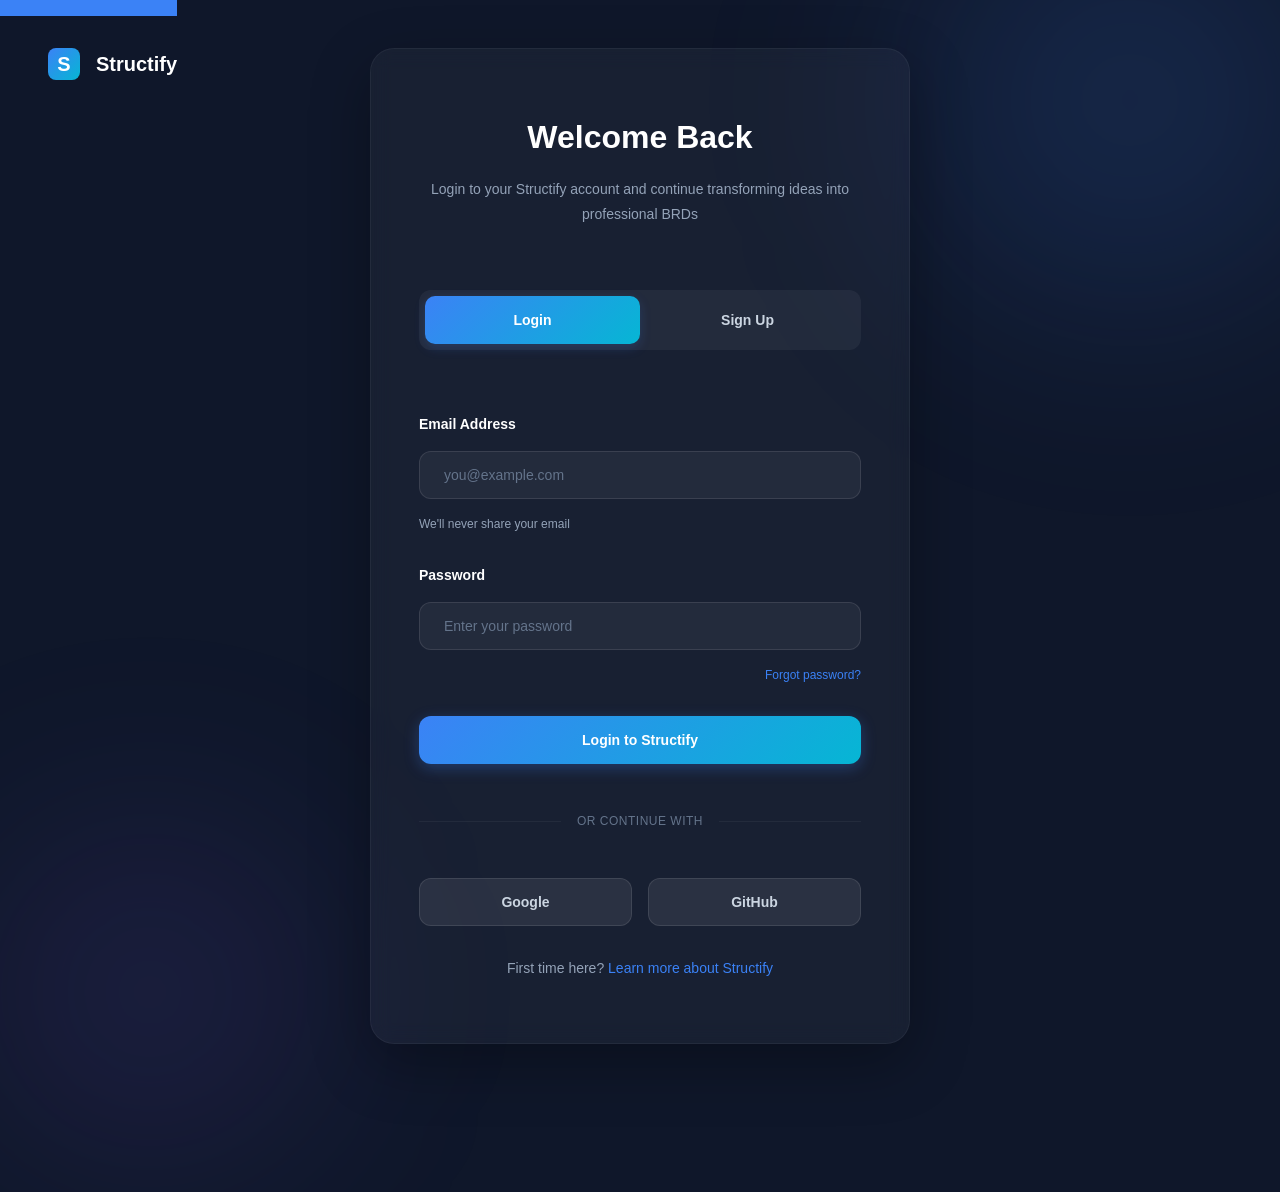
==== commit cdaee05e: "Co-authored-by: aryanchaudhary-ux <aryanchaudhary-ux@users.noreply.github.com>" ====
--- a/Frontend/chat.html
+++ b/Frontend/chat.html
@@ -236,6 +236,7 @@
   </div>
 
   <!-- ===== SCRIPTS ===== -->
+  <script src="config.js"></script>
   <script src="auth.js" async></script>
   <script src="chat.js" async></script>
 </body>
--- a/Frontend/style.css
+++ b/Frontend/style.css
@@ -2124,6 +2124,7 @@
 
 .message-group.user-message {
   /* User messages on extreme left */
+  flex-direction: row;
 }
 
 .message-avatar {
@@ -2582,6 +2583,57 @@
   font-size: 1.125rem;
 }
 
+/* Loading Spinner */
+.spinner {
+  display: inline-block;
+  width: 16px;
+  height: 16px;
+  border: 2px solid rgba(255, 255, 255, 0.3);
+  border-top: 2px solid white;
+  border-radius: 50%;
+  animation: spin 0.8s linear infinite;
+  margin-right: 6px;
+}
+
+@keyframes spin {
+  to {
+    transform: rotate(360deg);
+  }
+}
+
+/* Button loading state */
+.btn.loading {
+  opacity: 0.8;
+  pointer-events: none;
+}
+
+.btn.loading .spinner {
+  animation: spin 0.8s linear infinite;
+}
+
+/* Form animations */
+@keyframes slideDown {
+  from {
+    opacity: 0;
+    transform: translateY(-10px);
+  }
+  to {
+    opacity: 1;
+    transform: translateY(0);
+  }
+}
+
+@keyframes slideInError {
+  from {
+    opacity: 0;
+    transform: translateX(-10px);
+  }
+  to {
+    opacity: 1;
+    transform: translateX(0);
+  }
+}
+
 /* ===== RESPONSIVE STYLES ===== */
 @media (max-width: 1024px) {
   .sidebar {
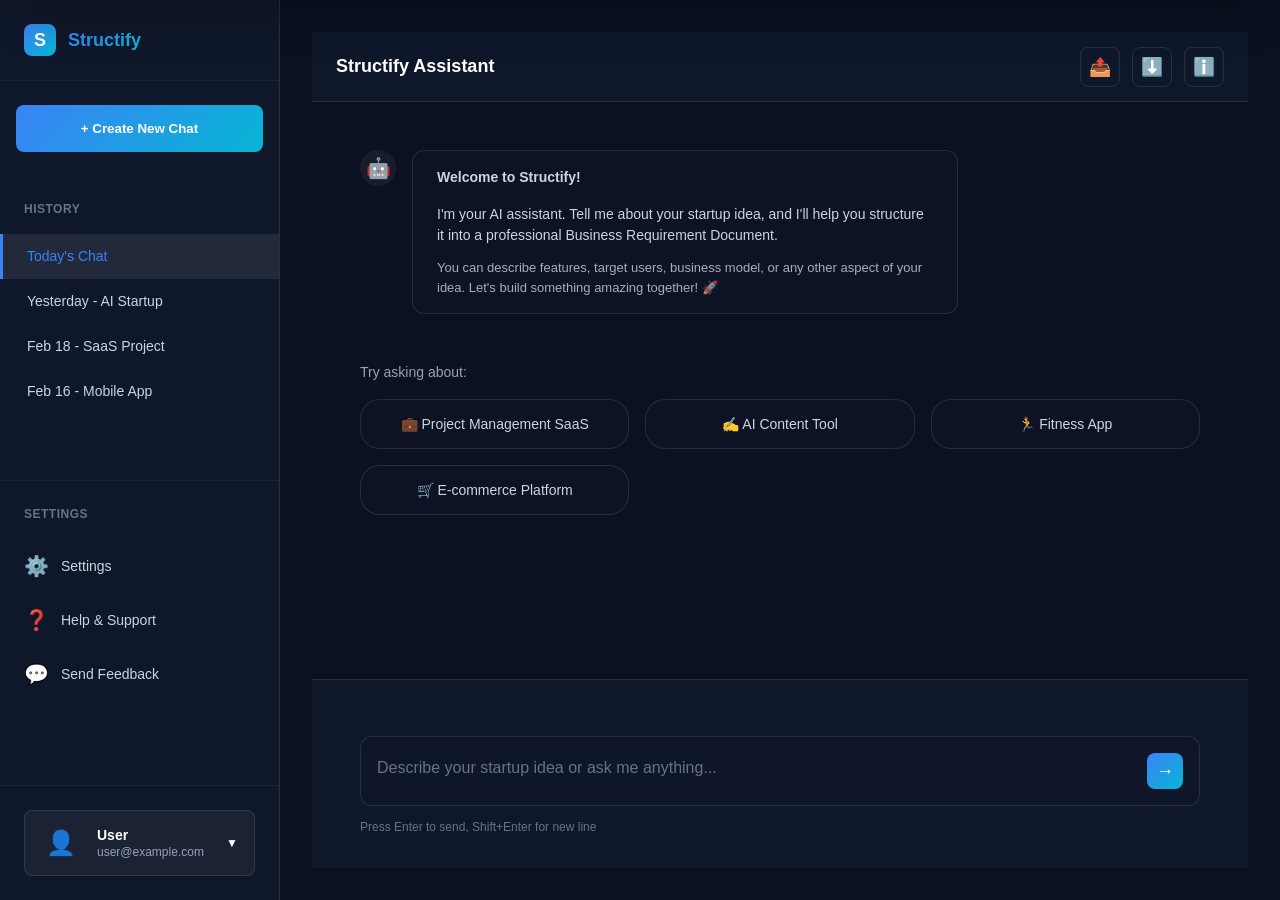
==== commit de60964e: "Structify-Your Personal AI business analyst" ====
--- a/Frontend/chat.html
+++ b/Frontend/chat.html
@@ -235,9 +235,60 @@
     </div>
   </div>
 
+  <!-- BRD Generation Modal -->
+  <div class="modal" id="brdModal" role="dialog" aria-labelledby="brdTitle" style="display: none;">
+    <div class="modal-content">
+      <div class="modal-header">
+        <h2 id="brdTitle">Generate Business Requirements Document</h2>
+        <button class="modal-close" aria-label="Close BRD dialog">&times;</button>
+      </div>
+      <div class="modal-body">
+        <p style="margin-bottom: 16px;">Select your preferred document format:</p>
+        <div class="format-selector">
+          <div class="format-option">
+            <input type="radio" id="formatPDF" name="brdFormat" value="pdf" checked>
+            <label for="formatPDF">
+              <span class="format-icon">📄</span>
+              <span class="format-name">PDF Document</span>
+              <span class="format-desc">Professional formatted document (recommended)</span>
+            </label>
+          </div>
+          <div class="format-option">
+            <input type="radio" id="formatDOCX" name="brdFormat" value="docx">
+            <label for="formatDOCX">
+              <span class="format-icon">📝</span>
+              <span class="format-name">Word Document</span>
+              <span class="format-desc">Editable in Microsoft Word</span>
+            </label>
+          </div>
+          <div class="format-option">
+            <input type="radio" id="formatTXT" name="brdFormat" value="txt">
+            <label for="formatTXT">
+              <span class="format-icon">📋</span>
+              <span class="format-name">Plain Text</span>
+              <span class="format-desc">Simple text format</span>
+            </label>
+          </div>
+          <div class="format-option">
+            <input type="radio" id="formatImage" name="brdFormat" value="image">
+            <label for="formatImage">
+              <span class="format-icon">🖼️</span>
+              <span class="format-name">Image (PNG)</span>
+              <span class="format-desc">Visual representation</span>
+            </label>
+          </div>
+        </div>
+      </div>
+      <div class="modal-footer">
+        <button class="btn btn-secondary" id="cancelBrdBtn">Cancel</button>
+        <button class="btn btn-primary" id="generateBrdBtn">Generate Document</button>
+      </div>
+    </div>
+  </div>
+
   <!-- ===== SCRIPTS ===== -->
   <script src="config.js"></script>
-  <script src="auth.js" async></script>
-  <script src="chat.js" async></script>
+  <script src="auth.js"></script>
+  <script src="chat.js"></script>
 </body>
 </html>
--- a/Frontend/style.css
+++ b/Frontend/style.css
@@ -2836,3 +2836,79 @@
     font-size: 0.9rem;
   }
 }
+
+/* =============================
+   BRD FORMAT SELECTOR
+============================= */
+
+.format-selector {
+  display: flex;
+  flex-direction: column;
+  gap: var(--spacing-md);
+  margin: var(--spacing-lg) 0;
+}
+
+.format-option {
+  position: relative;
+  display: flex;
+  align-items: flex-start;
+}
+
+.format-option input[type="radio"] {
+  position: absolute;
+  opacity: 0;
+  cursor: pointer;
+  width: 100%;
+  height: 100%;
+  top: 0;
+  left: 0;
+  z-index: 1;
+}
+
+.format-option label {
+  display: flex;
+  align-items: flex-start;
+  gap: var(--spacing-md);
+  padding: var(--spacing-md) var(--spacing-lg);
+  border: 2px solid var(--border-subtle);
+  border-radius: 8px;
+  cursor: pointer;
+  transition: all var(--transition-fast);
+  width: 100%;
+  background: var(--bg-input);
+}
+
+.format-option input[type="radio"]:checked + label {
+  border-color: var(--primary);
+  background: rgba(16, 185, 129, 0.05);
+}
+
+.format-option:hover label {
+  border-color: var(--primary-light);
+}
+
+.format-icon {
+  font-size: 1.5rem;
+  display: flex;
+  align-items: center;
+  justify-content: center;
+  min-width: 32px;
+  height: 32px;
+}
+
+.format-name {
+  display: block;
+  font-weight: 500;
+  color: var(--text-primary);
+  margin-bottom: 4px;
+}
+
+.format-desc {
+  display: block;
+  font-size: 0.85rem;
+  color: var(--text-secondary);
+}
+
+.format-option label > div {
+  flex: 1;
+}
